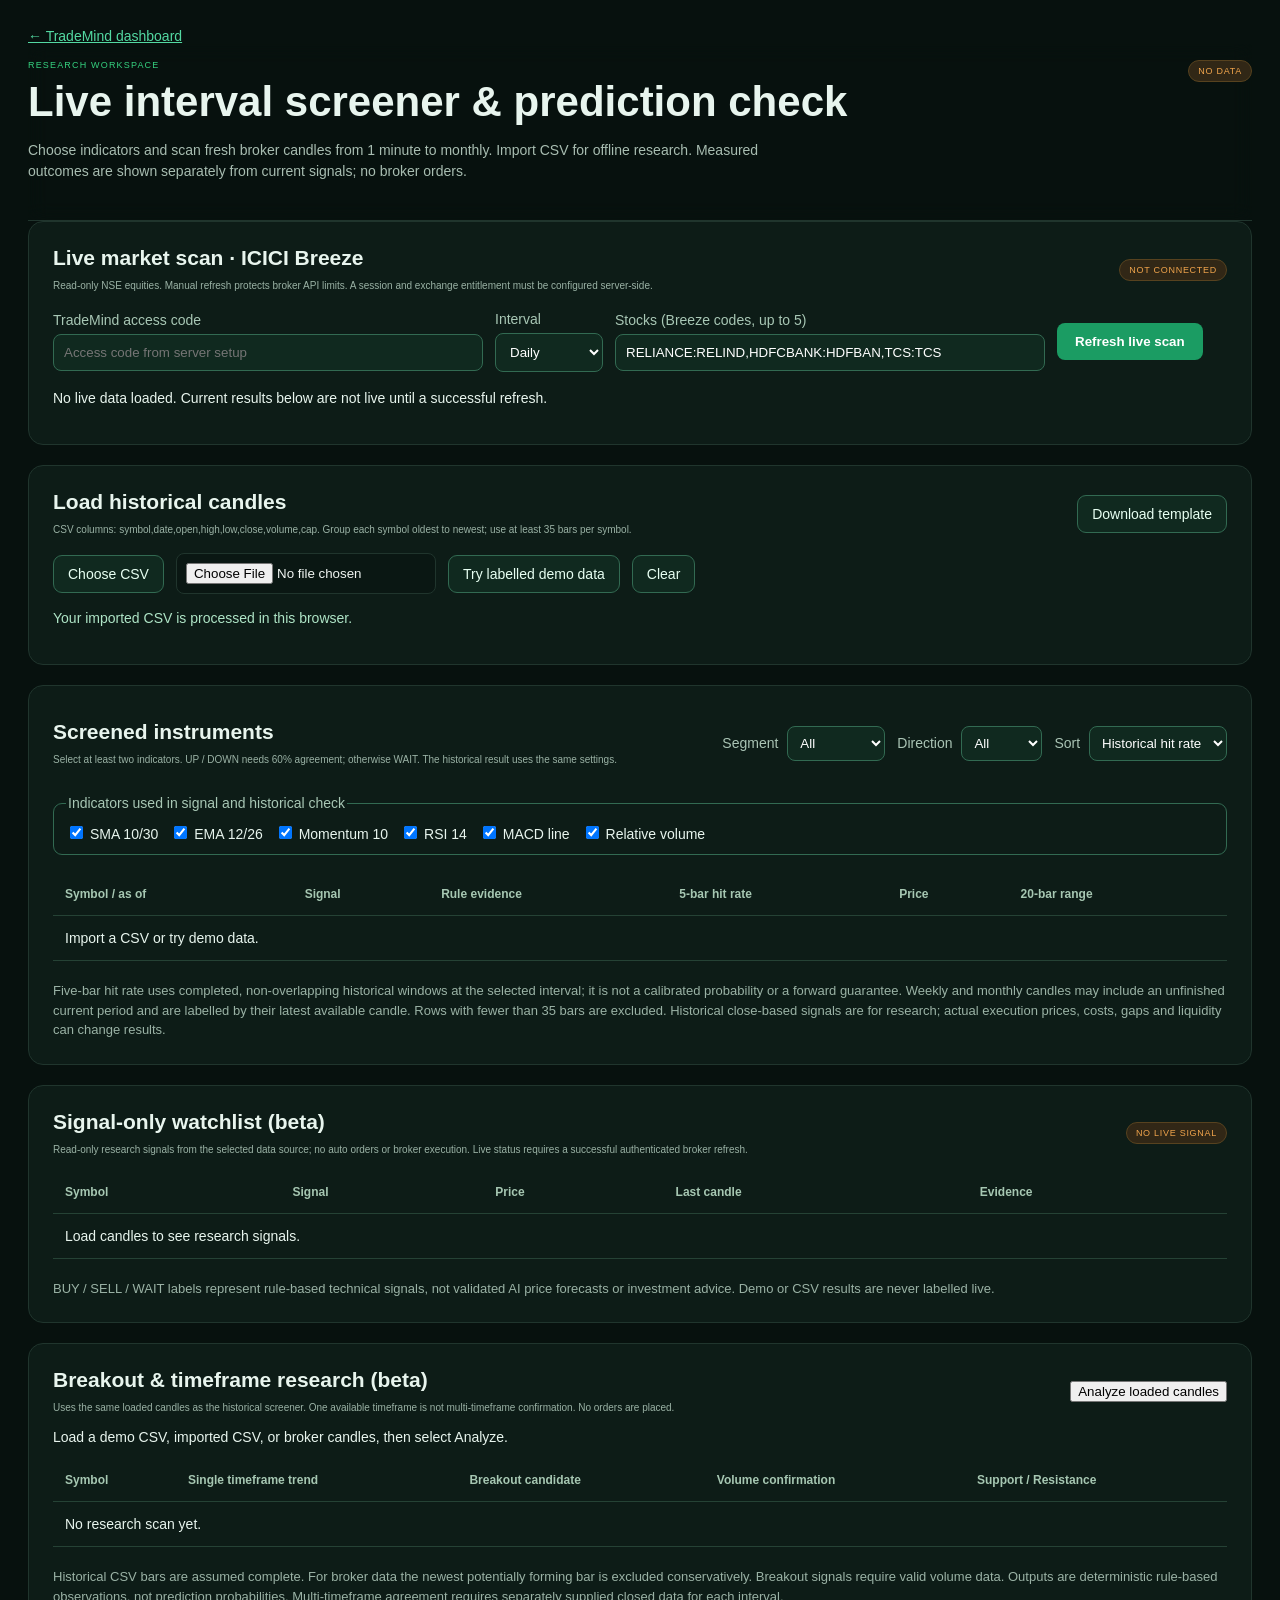
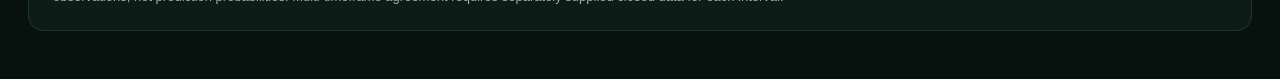
==== historical-screener.html @ 10753c5c "feat: add signal-only read-only watchlist panel" ====
<!doctype html><html lang="en"><head><meta charset="utf-8"><meta name="viewport" content="width=device-width,initial-scale=1"><title>Historical Screener · TradeMind AI</title><link rel="stylesheet" href="styles.css"><link rel="stylesheet" href="historical-screener.css"></head><body><main class="screener-page"><a href="./">← TradeMind dashboard</a><header><div><small>RESEARCH WORKSPACE</small><h1>Live interval screener & prediction check</h1><p>Choose indicators and scan fresh broker candles from 1 minute to monthly. Import CSV for offline research. Measured outcomes are shown separately from current signals; no broker orders.</p></div><span class="demo-tag" id="sourceTag">NO DATA</span></header><section class="panel live-panel"><div class="panel-head"><div><h2>Live market scan · ICICI Breeze</h2><p>Read-only NSE equities. Manual refresh protects broker API limits. A session and exchange entitlement must be configured server-side.</p></div><span id="liveBadge" class="demo-tag">NOT CONNECTED</span></div><div class="live-controls"><label>TradeMind access code <input id="marketAccess" type="password" autocomplete="off" placeholder="Access code from server setup"></label><label>Interval <select id="liveInterval"><option value="1min">1 minute</option><option value="5min">5 minutes</option><option value="15min">15 minutes</option><option value="30min">30 minutes</option><option value="60min">1 hour</option><option value="daily" selected>Daily</option><option value="weekly">Weekly</option><option value="monthly">Monthly</option></select></label><label>Stocks (Breeze codes, up to 5) <input id="liveSymbols" value="RELIANCE:RELIND,HDFCBANK:HDFBAN,TCS:TCS" aria-label="Stocks and Breeze codes"></label><button id="liveScan" type="button">Refresh live scan</button></div><p id="liveStatus" role="status" aria-live="polite">No live data loaded. Current results below are not live until a successful refresh.</p></section><section class="panel import-panel"><div class="panel-head"><div><h2>Load historical candles</h2><p>CSV columns: symbol,date,open,high,low,close,volume,cap. Group each symbol oldest to newest; use at least 35 bars per symbol.</p></div><a class="download-template" id="template" download="trademind-screener-template.csv">Download template</a></div><div class="import-actions"><label for="csvFile">Choose CSV</label><input id="csvFile" type="file" accept=".csv,text/csv"><button id="demo" type="button">Try labelled demo data</button><button id="clear" type="button">Clear</button></div><p id="status" role="status" aria-live="polite">Your imported CSV is processed in this browser.</p></section><section class="panel"><div class="panel-head"><div><h2>Screened instruments</h2><p>Select at least two indicators. UP / DOWN needs 60% agreement; otherwise WAIT. The historical result uses the same settings.</p></div><div class="filters"><label>Segment <select id="cap"><option value="all">All</option><option value="mid">Mid cap</option><option value="small">Small cap</option><option value="large">Large cap</option></select></label><label>Direction <select id="direction"><option value="all">All</option><option value="UP">UP</option><option value="DOWN">DOWN</option><option value="WAIT">WAIT</option></select></label><label>Sort <select id="sort"><option value="hitRate">Historical hit rate</option><option value="momentum">Momentum</option><option value="volumeRatio">Volume ratio</option></select></label></div></div><fieldset class="indicators"><legend>Indicators used in signal and historical check</legend><label><input type="checkbox" data-indicator="sma" checked> SMA 10/30</label><label><input type="checkbox" data-indicator="ema" checked> EMA 12/26</label><label><input type="checkbox" data-indicator="momentum" checked> Momentum 10</label><label><input type="checkbox" data-indicator="rsi" checked> RSI 14</label><label><input type="checkbox" data-indicator="macd" checked> MACD line</label><label><input type="checkbox" data-indicator="volume" checked> Relative volume</label></fieldset><div class="table-scroll"><table><thead><tr><th>Symbol / as of</th><th>Signal</th><th>Rule evidence</th><th>5-bar hit rate</th><th>Price</th><th>20-bar range</th></tr></thead><tbody id="results"><tr><td colspan="6">Import a CSV or try demo data.</td></tr></tbody></table></div><p class="method">Five-bar hit rate uses completed, non-overlapping historical windows at the selected interval; it is not a calibrated probability or a forward guarantee. Weekly and monthly candles may include an unfinished current period and are labelled by their latest available candle. Rows with fewer than 35 bars are excluded. Historical close-based signals are for research; actual execution prices, costs, gaps and liquidity can change results.</p></section><section class="panel"><div class="panel-head"><div><h2>Signal-only watchlist (beta)</h2><p>Read-only research signals from the selected data source; no auto orders or broker execution. Live status requires a successful authenticated broker refresh.</p></div><span id="signalSource" class="demo-tag">NO LIVE SIGNAL</span></div><div class="table-scroll"><table><thead><tr><th>Symbol</th><th>Signal</th><th>Price</th><th>Last candle</th><th>Evidence</th></tr></thead><tbody id="signalRows"><tr><td colspan="5">Load candles to see research signals.</td></tr></tbody></table></div><p class="method" id="signalNotice">BUY / SELL / WAIT labels represent rule-based technical signals, not validated AI price forecasts or investment advice. Demo or CSV results are never labelled live.</p></section><section class="panel"><div class="panel-head"><div><h2>Breakout & timeframe research (beta)</h2><p>Uses the same loaded candles as the historical screener. One available timeframe is not multi-timeframe confirmation. No orders are placed.</p></div><button id="runExtended" type="button">Analyze loaded candles</button></div><p id="extendedStatus" role="status" aria-live="polite">Load a demo CSV, imported CSV, or broker candles, then select Analyze.</p><div class="table-scroll"><table><thead><tr><th>Symbol</th><th>Single timeframe trend</th><th>Breakout candidate</th><th>Volume confirmation</th><th>Support / Resistance</th></tr></thead><tbody id="extendedResults"><tr><td colspan="5">No research scan yet.</td></tr></tbody></table></div><p class="method">Historical CSV bars are assumed complete. For broker data the newest potentially forming bar is excluded conservatively. Breakout signals require valid volume data. Outputs are deterministic rule-based observations, not prediction probabilities. Multi-timeframe agreement requires separately supplied closed data for each interval.</p></section></main><script src="screener-engine.js"></script><script src="scanner-extensions.js"></script><script src="historical-screener.js"></script></body></html>
---- styles.css ----
:root{--bg:#07110e;--side:#091713;--panel:#0d1c17;--panel2:#10241d;--line:#20352d;--text:#f0f5f2;--muted:#82978e;--green:#35d07f;--green2:#163b2a;--orange:#f0a44c;--red:#ef6860;--blue:#6a96ff;--radius:15px}*{box-sizing:border-box}body{margin:0;background:var(--bg);color:var(--text);font:14px 'DM Sans',sans-serif}.shell{min-height:100vh;display:grid;grid-template-columns:230px 1fr}aside{background:var(--side);border-right:1px solid var(--line);padding:23px 14px;display:flex;flex-direction:column}.brand{display:flex;align-items:center;gap:10px;color:var(--text);text-decoration:none;padding:0 9px 25px}.brand>span{width:36px;height:36px;border-radius:9px;display:grid;place-items:center;background:var(--green);color:#062115;font:800 18px Manrope}.brand b,.brand small{display:block}.brand small{color:var(--muted);font-size:10px;margin-top:2px}nav button{display:block;width:100%;border:0;background:none;color:var(--muted);padding:11px 12px;text-align:left;border-radius:8px;margin:2px 0}nav button.active,nav button:hover{background:#14251f;color:var(--text)}.disclaimer{margin-top:auto;border:1px solid var(--line);border-radius:10px;padding:12px;color:var(--muted);font-size:10px;line-height:1.5}main{min-width:0}header{height:68px;border-bottom:1px solid var(--line);display:flex;align-items:center;padding:0 30px;gap:12px;position:sticky;top:0;background:rgba(7,17,14,.92);backdrop-filter:blur(10px);z-index:4}header div{flex:1}header small,header strong{display:block}header small{color:var(--green);font-size:9px;letter-spacing:.13em}header strong{font:700 14px Manrope;margin-top:3px}.demo-tag{color:var(--orange);background:#312716;border:1px solid #57421f;border-radius:20px;padding:5px 9px;font-size:9px;letter-spacing:.08em}.mobile{display:none;border:0;background:none;color:var(--text);font-size:20px}.page{max-width:1450px;margin:auto;padding:30px}.hero{display:flex;align-items:flex-end;justify-content:space-between;gap:30px;margin-bottom:21px}.eyebrow{color:var(--green);font-size:10px;font-weight:700;letter-spacing:.14em}.hero h1{font:800 29px Manrope;margin:6px 0}.hero p{color:var(--muted);margin:0;max-width:650px}.asset-search{width:260px}.asset-search label{display:block;color:var(--muted);font-size:10px;margin-bottom:6px}select,input{background:#0a1713;color:var(--text);border:1px solid var(--line);border-radius:8px;padding:9px;outline:none}.asset-search select{width:100%}.market-tabs{display:flex;gap:5px;border-bottom:1px solid var(--line);margin-bottom:18px}.market-tabs button{border:0;background:none;color:var(--muted);padding:10px 13px;border-bottom:2px solid transparent}.market-tabs button.active{color:var(--green);border-color:var(--green)}.quote-row{display:flex;justify-content:space-between;align-items:center;margin-bottom:18px}.quote-row h2{font:800 21px Manrope;margin:3px 0}.quote-row small,.quote-row>div>span{color:var(--muted);font-size:10px}.quote{text-align:right}.quote strong{display:block;font:800 25px Manrope}.quote>span{display:block;color:var(--green);font-weight:700;margin:2px 0}.top-grid{display:grid;grid-template-columns:minmax(0,1.7fr) minmax(280px,.65fr);gap:16px}.panel{background:var(--panel);border:1px solid var(--line);border-radius:var(--radius);padding:19px;margin-bottom:16px}.panel-head{display:flex;justify-content:space-between;align-items:flex-start;gap:14px;margin-bottom:14px}.panel h3{font:700 15px Manrope;margin:0}.panel-head p{color:var(--muted);font-size:10px;margin:4px 0 0}.chart{width:100%;min-height:280px}.chart svg{width:100%;height:auto;display:block}.grid-line{stroke:#1d3029;stroke-width:1}.axis-text{fill:var(--muted);font-size:9px}.price-line{fill:none;stroke:var(--text);stroke-width:2}.sma-line{fill:none;stroke:var(--orange);stroke-width:1.5}.ema-line{fill:none;stroke:var(--blue);stroke-width:1.5}.future-zone{fill:#11281f}.forecast-base{fill:none;stroke:var(--green);stroke-width:2.5}.forecast-band{fill:rgba(53,208,127,.12)}.forecast-bull,.forecast-bear{fill:none;stroke-width:1.5;stroke-dasharray:5 5}.forecast-bull{stroke:var(--blue)}.forecast-bear{stroke:var(--red)}.legend{display:flex;gap:14px;color:var(--muted);font-size:9px}.legend span{display:flex;align-items:center;gap:5px}.legend i{width:14px;height:2px;background:var(--text)}.legend i.sma{background:var(--orange)}.legend i.ema{background:var(--blue)}.score-wrap{display:flex;align-items:center;gap:16px;margin:10px 0 20px}.score-ring{--score:50;width:92px;height:92px;border-radius:50%;display:grid;place-items:center;background:conic-gradient(var(--green) calc(var(--score)*1%),#20352d 0);position:relative;flex:none}.score-ring:after{content:'';position:absolute;inset:8px;background:var(--panel);border-radius:50%}.score-ring strong{position:relative;z-index:1;font:800 23px Manrope}.signal{display:inline-block;color:var(--green);background:var(--green2);border-radius:20px;padding:4px 8px;font-size:10px;font-weight:700}.score-wrap p{color:var(--muted);font-size:10px;line-height:1.45}.weight-row{display:grid;grid-template-columns:105px 1fr 30px;align-items:center;gap:8px;margin:12px 0;font-size:10px}.weight-row span{color:var(--muted)}.weight-row span b{color:var(--text);float:right}.weight-row>div{height:6px;background:#20352d;border-radius:8px;overflow:hidden}.weight-row i{display:block;height:100%;background:var(--green)}.weight-row:nth-child(4) i{background:var(--orange)}.analysis-grid{display:grid;grid-template-columns:1fr 1fr;gap:16px}.indicator-grid{display:grid;grid-template-columns:repeat(3,1fr);gap:9px}.indicator{background:var(--panel2);border-radius:9px;padding:11px}.indicator span,.indicator small{display:block;color:var(--muted);font-size:9px}.indicator strong{display:block;font:700 17px Manrope;margin:5px 0}.indicator small.positive{color:var(--green)}.indicator small.negative{color:var(--red)}.fund-grid{display:grid;grid-template-columns:repeat(3,1fr);gap:9px}.field label{display:block;color:var(--muted);font-size:9px;margin-bottom:5px}.field input{width:100%;padding:8px}.forecast-controls{display:flex;gap:15px;align-items:center}.forecast-controls label{color:var(--muted);font-size:9px;display:flex;align-items:center;gap:7px}.forecast-controls input{width:100px;accent-color:var(--green)}.forecast-controls b{color:var(--green)}.forecast-grid{display:grid;grid-template-columns:1fr 195px;gap:20px}.forecast-grid aside{padding:0;border:0;background:none}.scenario{border-left:2px solid var(--green);padding:8px 10px;margin-bottom:10px;background:var(--panel2)}.scenario.bull{border-color:var(--blue)}.scenario.bear{border-color:var(--red)}.scenario span,.scenario small{display:block;color:var(--muted);font-size:9px}.scenario strong{font:700 17px Manrope;display:block;margin:3px 0}.risk-note{background:#282014;color:#dbbb82;border-radius:9px;padding:11px;font-size:10px;line-height:1.5}.coverage{display:grid;grid-template-columns:repeat(4,1fr);gap:14px}.coverage div{border-left:2px solid var(--line);padding-left:10px}.coverage b,.coverage span{display:block}.coverage span{color:var(--muted);font-size:10px;line-height:1.4;margin-top:4px}.toast{position:fixed;right:20px;bottom:20px;background:var(--text);color:var(--bg);padding:10px 14px;border-radius:8px;opacity:0;transform:translateY(60px);transition:.2s}.toast.show{opacity:1;transform:none}@media(max-width:950px){.top-grid,.analysis-grid{grid-template-columns:1fr}.coverage{grid-template-columns:1fr 1fr}.forecast-grid{grid-template-columns:1fr}.forecast-grid aside{display:grid;grid-template-columns:repeat(3,1fr);gap:8px}}@media(max-width:700px){.shell{display:block}.shell>aside{position:fixed;left:-250px;top:0;width:230px;height:100vh;z-index:10;transition:.2s}.shell>aside.open{left:0}.mobile{display:block}.page{padding:20px 14px}.hero{display:block}.asset-search{width:100%;margin-top:18px}.quote-row{align-items:flex-start}.indicator-grid,.fund-grid{grid-template-columns:1fr 1fr}.panel-head{display:block}.forecast-controls{margin-top:12px;flex-wrap:wrap}.coverage{grid-template-columns:1fr}.chart{min-height:220px}}@media(max-width:420px){.indicator-grid,.fund-grid,.forecast-grid aside{grid-template-columns:1fr}.quote strong{font-size:19px}.hero h1{font-size:24px}}
---- historical-screener.css ----
.screener-page{max-width:1320px;margin:auto;padding:28px;color:#e8f5ee}.screener-page>a{color:#53d9a2}.screener-page header{display:flex;gap:24px;align-items:flex-start;justify-content:space-between;background:none;padding:16px 0 24px;height:auto}.screener-page header h1{font-size:clamp(28px,4vw,42px);margin:8px 0}.screener-page header p{max-width:780px;color:#a8bdb1;line-height:1.5}.screener-page .panel{margin-bottom:20px;padding:24px}.screener-page .panel-head{display:flex;justify-content:space-between;gap:20px;align-items:center}.screener-page h2{margin:0 0 8px}.screener-page .panel-head p,.method{color:#9ab2a5;line-height:1.5}.import-actions,.filters{display:flex;gap:12px;align-items:center;flex-wrap:wrap;margin:16px 0}.import-actions label,.import-actions button,.download-template{display:inline-block;padding:10px 14px;border:1px solid #326a52;border-radius:9px;background:#10291f;color:#e7fff2;cursor:pointer;text-decoration:none;font:inherit}.import-actions input{max-width:260px}.filters label{color:#aac4b5}.filters select{margin-left:5px;padding:8px;background:#10291f;color:white;border:1px solid #326a52;border-radius:8px}.table-scroll{overflow:auto}.table-scroll table{border-collapse:collapse;width:100%;min-width:850px;text-align:left}.table-scroll th,.table-scroll td{padding:14px 12px;border-bottom:1px solid #254235;vertical-align:top}.table-scroll th{color:#a6c7b2;font-size:12px}.table-scroll small{display:block;color:#9ab2a5;margin-top:4px}.signal{font-weight:800}.signal.UP{color:#57e9a5}.signal.DOWN{color:#ff9c91}.signal.WAIT{color:#f4c478}#status{color:#aee4c6}.method{font-size:13px;margin:20px 0 0}@media(max-width:700px){.screener-page{padding:16px}.screener-page header,.screener-page .panel-head{display:block}.screener-page .panel{padding:16px}.download-template{margin:8px 0}}

.screener-nav{display:block;padding:11px 13px;border-radius:9px;color:#a8c9b5;text-decoration:none}.screener-nav:hover{background:#173a2a;color:white}

.live-controls,.indicators{display:flex;flex-wrap:wrap;gap:12px;align-items:center;margin:18px 0}.live-controls label{display:grid;gap:6px;color:#a8c7b5}.live-controls input,.live-controls select{padding:10px;border:1px solid #326a52;border-radius:8px;background:#10291f;color:white}.live-controls input{min-width:min(430px,80vw)}.live-controls button{padding:11px 18px;background:#1b9c63;border:0;border-radius:8px;color:#fff;font-weight:700;cursor:pointer}.live-controls button:disabled{opacity:.55}.indicators{border:1px solid #326a52;border-radius:9px;padding:12px}.indicators legend{color:#a8c7b5}.indicators label{white-space:nowrap}.signal.WAIT{color:#f4c478}
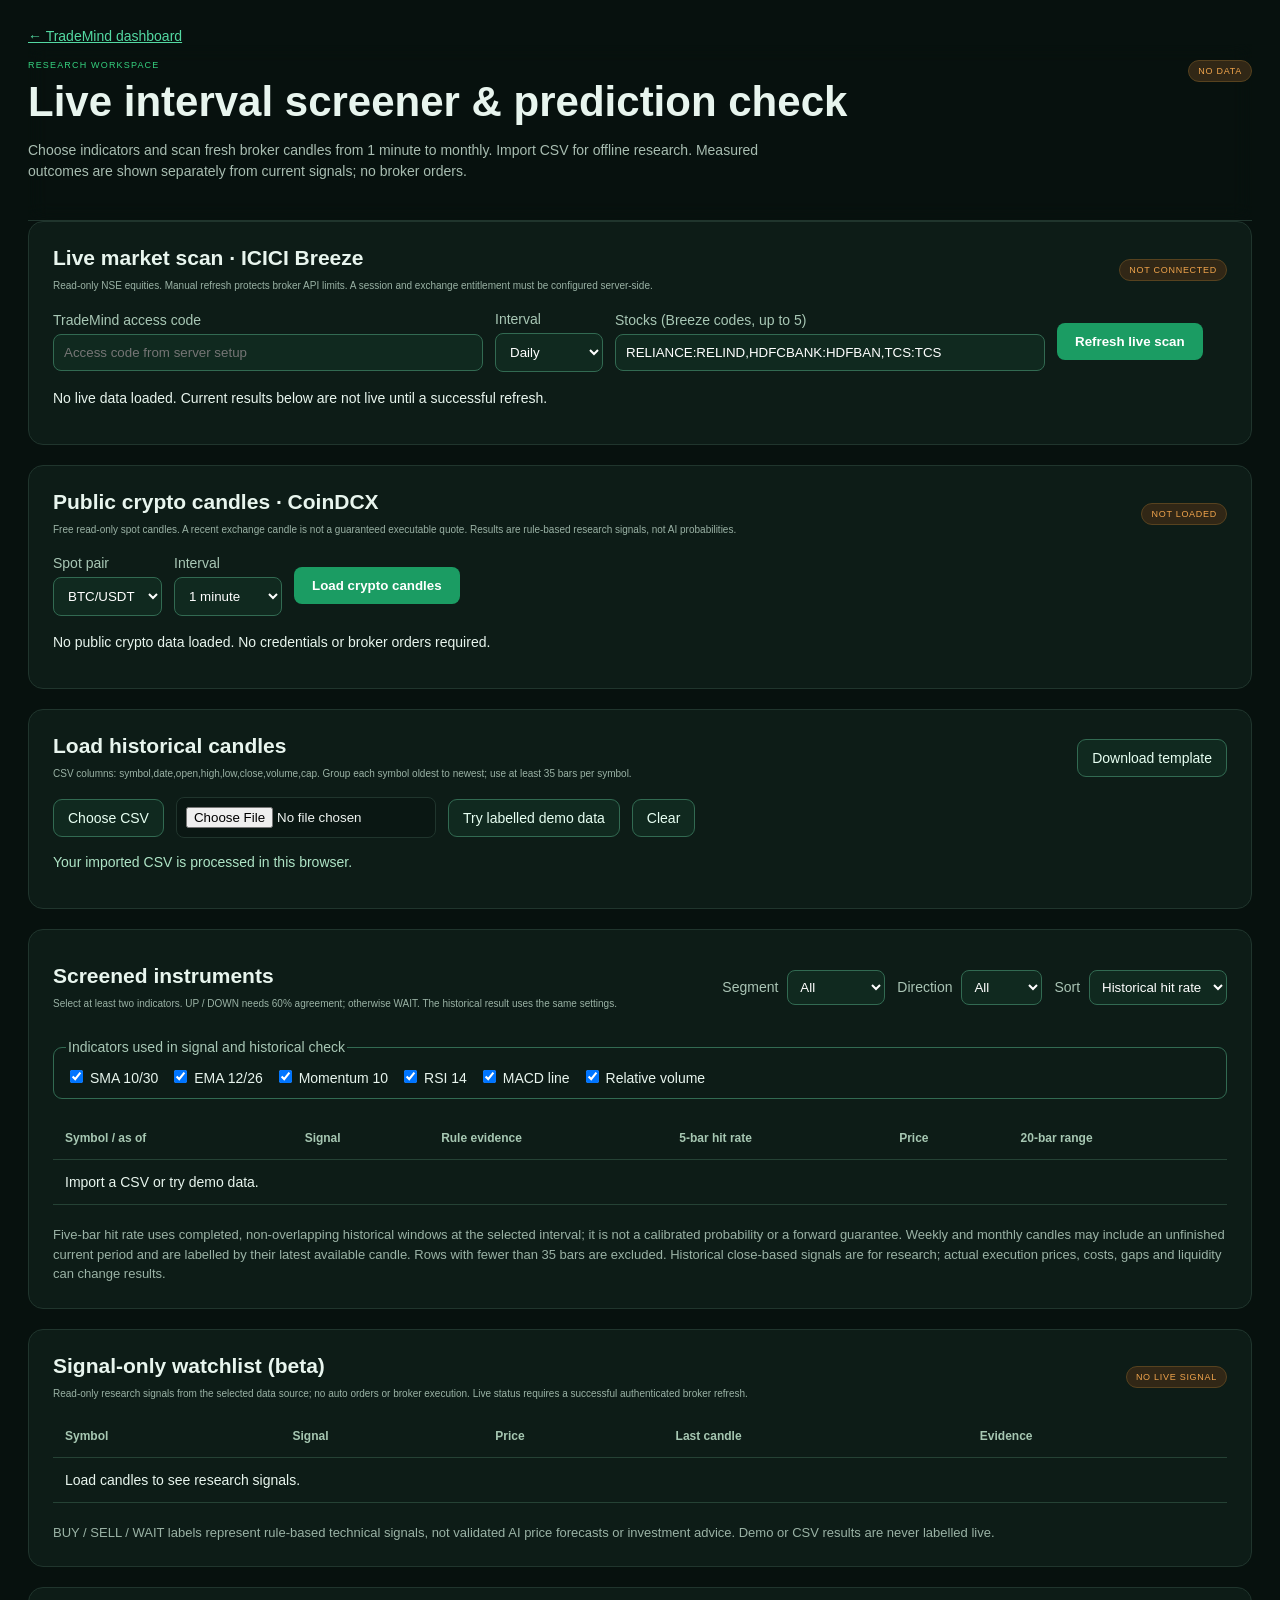
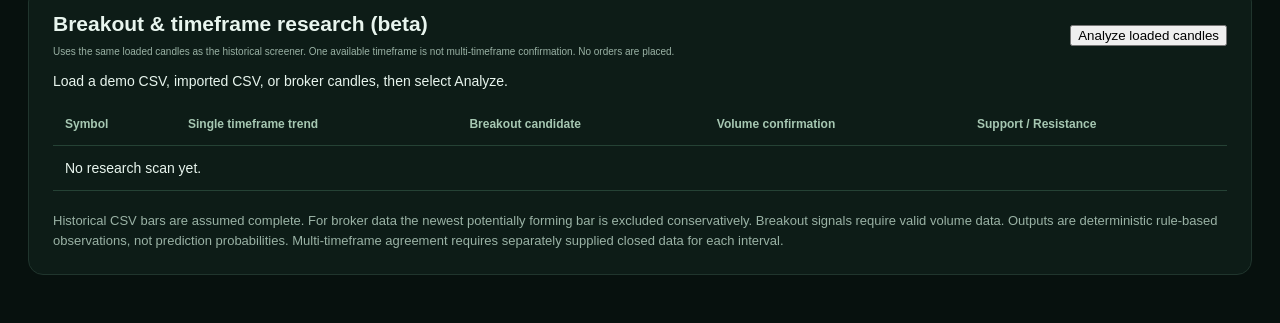
==== commit 8b40504a: "feat: add read-only CoinDCX public crypto scanner controls" ====
--- a/historical-screener.html
+++ b/historical-screener.html
@@ -1 +1 @@
-<!doctype html><html lang="en"><head><meta charset="utf-8"><meta name="viewport" content="width=device-width,initial-scale=1"><title>Historical Screener · TradeMind AI</title><link rel="stylesheet" href="styles.css"><link rel="stylesheet" href="historical-screener.css"></head><body><main class="screener-page"><a href="./">← TradeMind dashboard</a><header><div><small>RESEARCH WORKSPACE</small><h1>Live interval screener & prediction check</h1><p>Choose indicators and scan fresh broker candles from 1 minute to monthly. Import CSV for offline research. Measured outcomes are shown separately from current signals; no broker orders.</p></div><span class="demo-tag" id="sourceTag">NO DATA</span></header><section class="panel live-panel"><div class="panel-head"><div><h2>Live market scan · ICICI Breeze</h2><p>Read-only NSE equities. Manual refresh protects broker API limits. A session and exchange entitlement must be configured server-side.</p></div><span id="liveBadge" class="demo-tag">NOT CONNECTED</span></div><div class="live-controls"><label>TradeMind access code <input id="marketAccess" type="password" autocomplete="off" placeholder="Access code from server setup"></label><label>Interval <select id="liveInterval"><option value="1min">1 minute</option><option value="5min">5 minutes</option><option value="15min">15 minutes</option><option value="30min">30 minutes</option><option value="60min">1 hour</option><option value="daily" selected>Daily</option><option value="weekly">Weekly</option><option value="monthly">Monthly</option></select></label><label>Stocks (Breeze codes, up to 5) <input id="liveSymbols" value="RELIANCE:RELIND,HDFCBANK:HDFBAN,TCS:TCS" aria-label="Stocks and Breeze codes"></label><button id="liveScan" type="button">Refresh live scan</button></div><p id="liveStatus" role="status" aria-live="polite">No live data loaded. Current results below are not live until a successful refresh.</p></section><section class="panel import-panel"><div class="panel-head"><div><h2>Load historical candles</h2><p>CSV columns: symbol,date,open,high,low,close,volume,cap. Group each symbol oldest to newest; use at least 35 bars per symbol.</p></div><a class="download-template" id="template" download="trademind-screener-template.csv">Download template</a></div><div class="import-actions"><label for="csvFile">Choose CSV</label><input id="csvFile" type="file" accept=".csv,text/csv"><button id="demo" type="button">Try labelled demo data</button><button id="clear" type="button">Clear</button></div><p id="status" role="status" aria-live="polite">Your imported CSV is processed in this browser.</p></section><section class="panel"><div class="panel-head"><div><h2>Screened instruments</h2><p>Select at least two indicators. UP / DOWN needs 60% agreement; otherwise WAIT. The historical result uses the same settings.</p></div><div class="filters"><label>Segment <select id="cap"><option value="all">All</option><option value="mid">Mid cap</option><option value="small">Small cap</option><option value="large">Large cap</option></select></label><label>Direction <select id="direction"><option value="all">All</option><option value="UP">UP</option><option value="DOWN">DOWN</option><option value="WAIT">WAIT</option></select></label><label>Sort <select id="sort"><option value="hitRate">Historical hit rate</option><option value="momentum">Momentum</option><option value="volumeRatio">Volume ratio</option></select></label></div></div><fieldset class="indicators"><legend>Indicators used in signal and historical check</legend><label><input type="checkbox" data-indicator="sma" checked> SMA 10/30</label><label><input type="checkbox" data-indicator="ema" checked> EMA 12/26</label><label><input type="checkbox" data-indicator="momentum" checked> Momentum 10</label><label><input type="checkbox" data-indicator="rsi" checked> RSI 14</label><label><input type="checkbox" data-indicator="macd" checked> MACD line</label><label><input type="checkbox" data-indicator="volume" checked> Relative volume</label></fieldset><div class="table-scroll"><table><thead><tr><th>Symbol / as of</th><th>Signal</th><th>Rule evidence</th><th>5-bar hit rate</th><th>Price</th><th>20-bar range</th></tr></thead><tbody id="results"><tr><td colspan="6">Import a CSV or try demo data.</td></tr></tbody></table></div><p class="method">Five-bar hit rate uses completed, non-overlapping historical windows at the selected interval; it is not a calibrated probability or a forward guarantee. Weekly and monthly candles may include an unfinished current period and are labelled by their latest available candle. Rows with fewer than 35 bars are excluded. Historical close-based signals are for research; actual execution prices, costs, gaps and liquidity can change results.</p></section><section class="panel"><div class="panel-head"><div><h2>Signal-only watchlist (beta)</h2><p>Read-only research signals from the selected data source; no auto orders or broker execution. Live status requires a successful authenticated broker refresh.</p></div><span id="signalSource" class="demo-tag">NO LIVE SIGNAL</span></div><div class="table-scroll"><table><thead><tr><th>Symbol</th><th>Signal</th><th>Price</th><th>Last candle</th><th>Evidence</th></tr></thead><tbody id="signalRows"><tr><td colspan="5">Load candles to see research signals.</td></tr></tbody></table></div><p class="method" id="signalNotice">BUY / SELL / WAIT labels represent rule-based technical signals, not validated AI price forecasts or investment advice. Demo or CSV results are never labelled live.</p></section><section class="panel"><div class="panel-head"><div><h2>Breakout & timeframe research (beta)</h2><p>Uses the same loaded candles as the historical screener. One available timeframe is not multi-timeframe confirmation. No orders are placed.</p></div><button id="runExtended" type="button">Analyze loaded candles</button></div><p id="extendedStatus" role="status" aria-live="polite">Load a demo CSV, imported CSV, or broker candles, then select Analyze.</p><div class="table-scroll"><table><thead><tr><th>Symbol</th><th>Single timeframe trend</th><th>Breakout candidate</th><th>Volume confirmation</th><th>Support / Resistance</th></tr></thead><tbody id="extendedResults"><tr><td colspan="5">No research scan yet.</td></tr></tbody></table></div><p class="method">Historical CSV bars are assumed complete. For broker data the newest potentially forming bar is excluded conservatively. Breakout signals require valid volume data. Outputs are deterministic rule-based observations, not prediction probabilities. Multi-timeframe agreement requires separately supplied closed data for each interval.</p></section></main><script src="screener-engine.js"></script><script src="scanner-extensions.js"></script><script src="historical-screener.js"></script></body></html>
+<!doctype html><html lang="en"><head><meta charset="utf-8"><meta name="viewport" content="width=device-width,initial-scale=1"><title>Historical Screener · TradeMind AI</title><link rel="stylesheet" href="styles.css"><link rel="stylesheet" href="historical-screener.css"></head><body><main class="screener-page"><a href="./">← TradeMind dashboard</a><header><div><small>RESEARCH WORKSPACE</small><h1>Live interval screener & prediction check</h1><p>Choose indicators and scan fresh broker candles from 1 minute to monthly. Import CSV for offline research. Measured outcomes are shown separately from current signals; no broker orders.</p></div><span class="demo-tag" id="sourceTag">NO DATA</span></header><section class="panel live-panel"><div class="panel-head"><div><h2>Live market scan · ICICI Breeze</h2><p>Read-only NSE equities. Manual refresh protects broker API limits. A session and exchange entitlement must be configured server-side.</p></div><span id="liveBadge" class="demo-tag">NOT CONNECTED</span></div><div class="live-controls"><label>TradeMind access code <input id="marketAccess" type="password" autocomplete="off" placeholder="Access code from server setup"></label><label>Interval <select id="liveInterval"><option value="1min">1 minute</option><option value="5min">5 minutes</option><option value="15min">15 minutes</option><option value="30min">30 minutes</option><option value="60min">1 hour</option><option value="daily" selected>Daily</option><option value="weekly">Weekly</option><option value="monthly">Monthly</option></select></label><label>Stocks (Breeze codes, up to 5) <input id="liveSymbols" value="RELIANCE:RELIND,HDFCBANK:HDFBAN,TCS:TCS" aria-label="Stocks and Breeze codes"></label><button id="liveScan" type="button">Refresh live scan</button></div><p id="liveStatus" role="status" aria-live="polite">No live data loaded. Current results below are not live until a successful refresh.</p></section><section class="panel live-panel"><div class="panel-head"><div><h2>Public crypto candles · CoinDCX</h2><p>Free read-only spot candles. A recent exchange candle is not a guaranteed executable quote. Results are rule-based research signals, not AI probabilities.</p></div><span class="demo-tag" id="cryptoBadge">NOT LOADED</span></div><div class="live-controls"><label>Spot pair <select id="cryptoSymbol"><option value="BTCUSDT">BTC/USDT</option><option value="ETHUSDT">ETH/USDT</option><option value="BTCINR">BTC/INR</option><option value="ETHINR">ETH/INR</option></select></label><label>Interval <select id="cryptoInterval"><option value="1min">1 minute</option><option value="15min">15 minutes</option><option value="60min">1 hour</option><option value="daily">Daily</option></select></label><button id="cryptoScan" type="button">Load crypto candles</button></div><p id="cryptoStatus" role="status" aria-live="polite">No public crypto data loaded. No credentials or broker orders required.</p></section><section class="panel import-panel"><div class="panel-head"><div><h2>Load historical candles</h2><p>CSV columns: symbol,date,open,high,low,close,volume,cap. Group each symbol oldest to newest; use at least 35 bars per symbol.</p></div><a class="download-template" id="template" download="trademind-screener-template.csv">Download template</a></div><div class="import-actions"><label for="csvFile">Choose CSV</label><input id="csvFile" type="file" accept=".csv,text/csv"><button id="demo" type="button">Try labelled demo data</button><button id="clear" type="button">Clear</button></div><p id="status" role="status" aria-live="polite">Your imported CSV is processed in this browser.</p></section><section class="panel"><div class="panel-head"><div><h2>Screened instruments</h2><p>Select at least two indicators. UP / DOWN needs 60% agreement; otherwise WAIT. The historical result uses the same settings.</p></div><div class="filters"><label>Segment <select id="cap"><option value="all">All</option><option value="mid">Mid cap</option><option value="small">Small cap</option><option value="large">Large cap</option></select></label><label>Direction <select id="direction"><option value="all">All</option><option value="UP">UP</option><option value="DOWN">DOWN</option><option value="WAIT">WAIT</option></select></label><label>Sort <select id="sort"><option value="hitRate">Historical hit rate</option><option value="momentum">Momentum</option><option value="volumeRatio">Volume ratio</option></select></label></div></div><fieldset class="indicators"><legend>Indicators used in signal and historical check</legend><label><input type="checkbox" data-indicator="sma" checked> SMA 10/30</label><label><input type="checkbox" data-indicator="ema" checked> EMA 12/26</label><label><input type="checkbox" data-indicator="momentum" checked> Momentum 10</label><label><input type="checkbox" data-indicator="rsi" checked> RSI 14</label><label><input type="checkbox" data-indicator="macd" checked> MACD line</label><label><input type="checkbox" data-indicator="volume" checked> Relative volume</label></fieldset><div class="table-scroll"><table><thead><tr><th>Symbol / as of</th><th>Signal</th><th>Rule evidence</th><th>5-bar hit rate</th><th>Price</th><th>20-bar range</th></tr></thead><tbody id="results"><tr><td colspan="6">Import a CSV or try demo data.</td></tr></tbody></table></div><p class="method">Five-bar hit rate uses completed, non-overlapping historical windows at the selected interval; it is not a calibrated probability or a forward guarantee. Weekly and monthly candles may include an unfinished current period and are labelled by their latest available candle. Rows with fewer than 35 bars are excluded. Historical close-based signals are for research; actual execution prices, costs, gaps and liquidity can change results.</p></section><section class="panel"><div class="panel-head"><div><h2>Signal-only watchlist (beta)</h2><p>Read-only research signals from the selected data source; no auto orders or broker execution. Live status requires a successful authenticated broker refresh.</p></div><span id="signalSource" class="demo-tag">NO LIVE SIGNAL</span></div><div class="table-scroll"><table><thead><tr><th>Symbol</th><th>Signal</th><th>Price</th><th>Last candle</th><th>Evidence</th></tr></thead><tbody id="signalRows"><tr><td colspan="5">Load candles to see research signals.</td></tr></tbody></table></div><p class="method" id="signalNotice">BUY / SELL / WAIT labels represent rule-based technical signals, not validated AI price forecasts or investment advice. Demo or CSV results are never labelled live.</p></section><section class="panel"><div class="panel-head"><div><h2>Breakout & timeframe research (beta)</h2><p>Uses the same loaded candles as the historical screener. One available timeframe is not multi-timeframe confirmation. No orders are placed.</p></div><button id="runExtended" type="button">Analyze loaded candles</button></div><p id="extendedStatus" role="status" aria-live="polite">Load a demo CSV, imported CSV, or broker candles, then select Analyze.</p><div class="table-scroll"><table><thead><tr><th>Symbol</th><th>Single timeframe trend</th><th>Breakout candidate</th><th>Volume confirmation</th><th>Support / Resistance</th></tr></thead><tbody id="extendedResults"><tr><td colspan="5">No research scan yet.</td></tr></tbody></table></div><p class="method">Historical CSV bars are assumed complete. For broker data the newest potentially forming bar is excluded conservatively. Breakout signals require valid volume data. Outputs are deterministic rule-based observations, not prediction probabilities. Multi-timeframe agreement requires separately supplied closed data for each interval.</p></section></main><script src="screener-engine.js"></script><script src="scanner-extensions.js"></script><script src="historical-screener.js"></script></body></html>
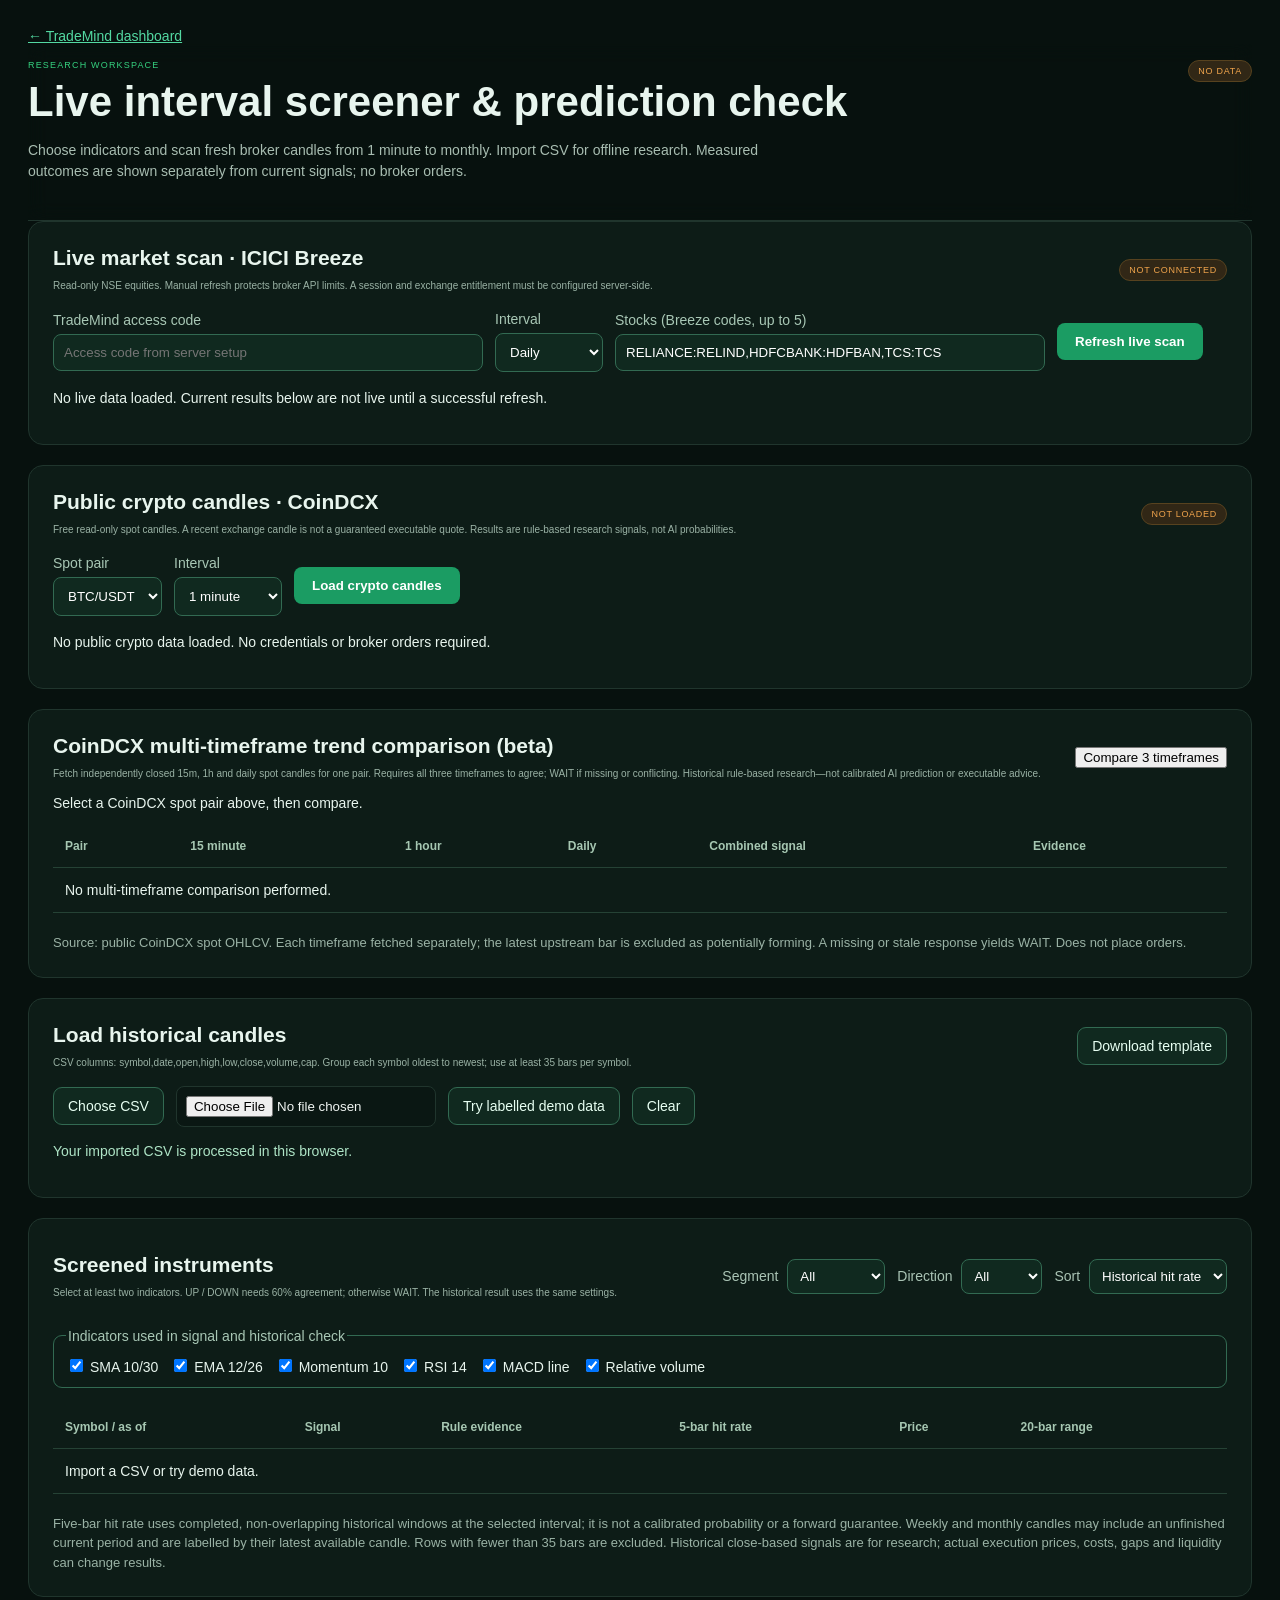
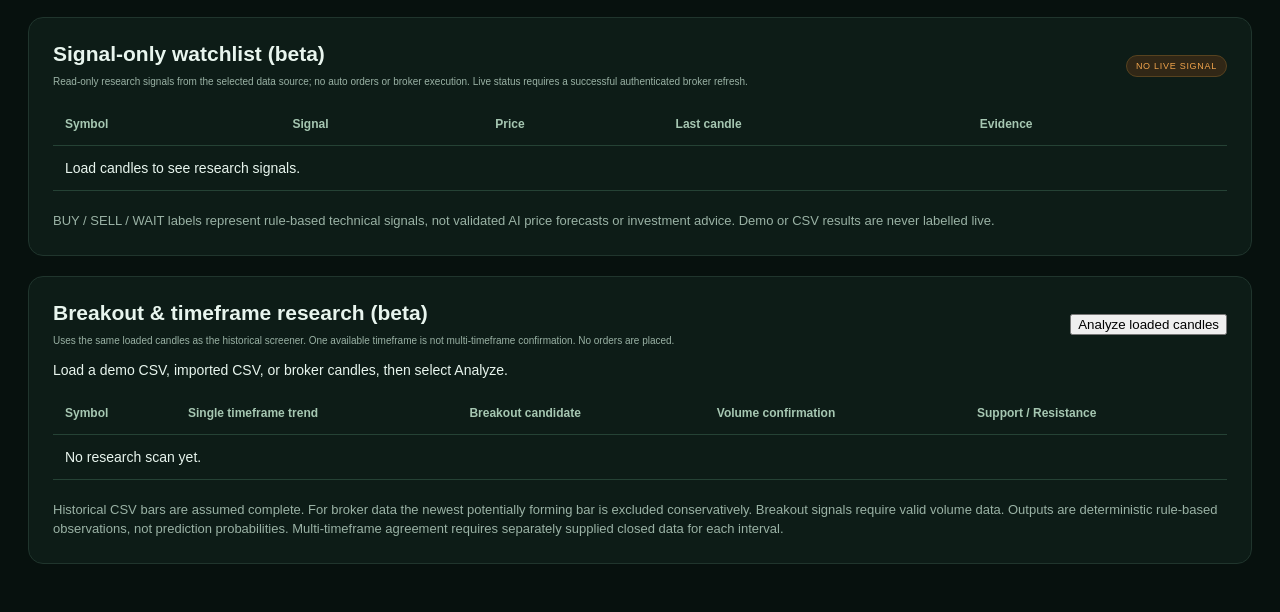
==== commit c8819683: "feat: add three-timeframe crypto signal comparison panel" ====
--- a/historical-screener.html
+++ b/historical-screener.html
@@ -1 +1 @@
-<!doctype html><html lang="en"><head><meta charset="utf-8"><meta name="viewport" content="width=device-width,initial-scale=1"><title>Historical Screener · TradeMind AI</title><link rel="stylesheet" href="styles.css"><link rel="stylesheet" href="historical-screener.css"></head><body><main class="screener-page"><a href="./">← TradeMind dashboard</a><header><div><small>RESEARCH WORKSPACE</small><h1>Live interval screener & prediction check</h1><p>Choose indicators and scan fresh broker candles from 1 minute to monthly. Import CSV for offline research. Measured outcomes are shown separately from current signals; no broker orders.</p></div><span class="demo-tag" id="sourceTag">NO DATA</span></header><section class="panel live-panel"><div class="panel-head"><div><h2>Live market scan · ICICI Breeze</h2><p>Read-only NSE equities. Manual refresh protects broker API limits. A session and exchange entitlement must be configured server-side.</p></div><span id="liveBadge" class="demo-tag">NOT CONNECTED</span></div><div class="live-controls"><label>TradeMind access code <input id="marketAccess" type="password" autocomplete="off" placeholder="Access code from server setup"></label><label>Interval <select id="liveInterval"><option value="1min">1 minute</option><option value="5min">5 minutes</option><option value="15min">15 minutes</option><option value="30min">30 minutes</option><option value="60min">1 hour</option><option value="daily" selected>Daily</option><option value="weekly">Weekly</option><option value="monthly">Monthly</option></select></label><label>Stocks (Breeze codes, up to 5) <input id="liveSymbols" value="RELIANCE:RELIND,HDFCBANK:HDFBAN,TCS:TCS" aria-label="Stocks and Breeze codes"></label><button id="liveScan" type="button">Refresh live scan</button></div><p id="liveStatus" role="status" aria-live="polite">No live data loaded. Current results below are not live until a successful refresh.</p></section><section class="panel live-panel"><div class="panel-head"><div><h2>Public crypto candles · CoinDCX</h2><p>Free read-only spot candles. A recent exchange candle is not a guaranteed executable quote. Results are rule-based research signals, not AI probabilities.</p></div><span class="demo-tag" id="cryptoBadge">NOT LOADED</span></div><div class="live-controls"><label>Spot pair <select id="cryptoSymbol"><option value="BTCUSDT">BTC/USDT</option><option value="ETHUSDT">ETH/USDT</option><option value="BTCINR">BTC/INR</option><option value="ETHINR">ETH/INR</option></select></label><label>Interval <select id="cryptoInterval"><option value="1min">1 minute</option><option value="15min">15 minutes</option><option value="60min">1 hour</option><option value="daily">Daily</option></select></label><button id="cryptoScan" type="button">Load crypto candles</button></div><p id="cryptoStatus" role="status" aria-live="polite">No public crypto data loaded. No credentials or broker orders required.</p></section><section class="panel import-panel"><div class="panel-head"><div><h2>Load historical candles</h2><p>CSV columns: symbol,date,open,high,low,close,volume,cap. Group each symbol oldest to newest; use at least 35 bars per symbol.</p></div><a class="download-template" id="template" download="trademind-screener-template.csv">Download template</a></div><div class="import-actions"><label for="csvFile">Choose CSV</label><input id="csvFile" type="file" accept=".csv,text/csv"><button id="demo" type="button">Try labelled demo data</button><button id="clear" type="button">Clear</button></div><p id="status" role="status" aria-live="polite">Your imported CSV is processed in this browser.</p></section><section class="panel"><div class="panel-head"><div><h2>Screened instruments</h2><p>Select at least two indicators. UP / DOWN needs 60% agreement; otherwise WAIT. The historical result uses the same settings.</p></div><div class="filters"><label>Segment <select id="cap"><option value="all">All</option><option value="mid">Mid cap</option><option value="small">Small cap</option><option value="large">Large cap</option></select></label><label>Direction <select id="direction"><option value="all">All</option><option value="UP">UP</option><option value="DOWN">DOWN</option><option value="WAIT">WAIT</option></select></label><label>Sort <select id="sort"><option value="hitRate">Historical hit rate</option><option value="momentum">Momentum</option><option value="volumeRatio">Volume ratio</option></select></label></div></div><fieldset class="indicators"><legend>Indicators used in signal and historical check</legend><label><input type="checkbox" data-indicator="sma" checked> SMA 10/30</label><label><input type="checkbox" data-indicator="ema" checked> EMA 12/26</label><label><input type="checkbox" data-indicator="momentum" checked> Momentum 10</label><label><input type="checkbox" data-indicator="rsi" checked> RSI 14</label><label><input type="checkbox" data-indicator="macd" checked> MACD line</label><label><input type="checkbox" data-indicator="volume" checked> Relative volume</label></fieldset><div class="table-scroll"><table><thead><tr><th>Symbol / as of</th><th>Signal</th><th>Rule evidence</th><th>5-bar hit rate</th><th>Price</th><th>20-bar range</th></tr></thead><tbody id="results"><tr><td colspan="6">Import a CSV or try demo data.</td></tr></tbody></table></div><p class="method">Five-bar hit rate uses completed, non-overlapping historical windows at the selected interval; it is not a calibrated probability or a forward guarantee. Weekly and monthly candles may include an unfinished current period and are labelled by their latest available candle. Rows with fewer than 35 bars are excluded. Historical close-based signals are for research; actual execution prices, costs, gaps and liquidity can change results.</p></section><section class="panel"><div class="panel-head"><div><h2>Signal-only watchlist (beta)</h2><p>Read-only research signals from the selected data source; no auto orders or broker execution. Live status requires a successful authenticated broker refresh.</p></div><span id="signalSource" class="demo-tag">NO LIVE SIGNAL</span></div><div class="table-scroll"><table><thead><tr><th>Symbol</th><th>Signal</th><th>Price</th><th>Last candle</th><th>Evidence</th></tr></thead><tbody id="signalRows"><tr><td colspan="5">Load candles to see research signals.</td></tr></tbody></table></div><p class="method" id="signalNotice">BUY / SELL / WAIT labels represent rule-based technical signals, not validated AI price forecasts or investment advice. Demo or CSV results are never labelled live.</p></section><section class="panel"><div class="panel-head"><div><h2>Breakout & timeframe research (beta)</h2><p>Uses the same loaded candles as the historical screener. One available timeframe is not multi-timeframe confirmation. No orders are placed.</p></div><button id="runExtended" type="button">Analyze loaded candles</button></div><p id="extendedStatus" role="status" aria-live="polite">Load a demo CSV, imported CSV, or broker candles, then select Analyze.</p><div class="table-scroll"><table><thead><tr><th>Symbol</th><th>Single timeframe trend</th><th>Breakout candidate</th><th>Volume confirmation</th><th>Support / Resistance</th></tr></thead><tbody id="extendedResults"><tr><td colspan="5">No research scan yet.</td></tr></tbody></table></div><p class="method">Historical CSV bars are assumed complete. For broker data the newest potentially forming bar is excluded conservatively. Breakout signals require valid volume data. Outputs are deterministic rule-based observations, not prediction probabilities. Multi-timeframe agreement requires separately supplied closed data for each interval.</p></section></main><script src="screener-engine.js"></script><script src="scanner-extensions.js"></script><script src="historical-screener.js"></script></body></html>
+<!doctype html><html lang="en"><head><meta charset="utf-8"><meta name="viewport" content="width=device-width,initial-scale=1"><title>Historical Screener · TradeMind AI</title><link rel="stylesheet" href="styles.css"><link rel="stylesheet" href="historical-screener.css"></head><body><main class="screener-page"><a href="./">← TradeMind dashboard</a><header><div><small>RESEARCH WORKSPACE</small><h1>Live interval screener & prediction check</h1><p>Choose indicators and scan fresh broker candles from 1 minute to monthly. Import CSV for offline research. Measured outcomes are shown separately from current signals; no broker orders.</p></div><span class="demo-tag" id="sourceTag">NO DATA</span></header><section class="panel live-panel"><div class="panel-head"><div><h2>Live market scan · ICICI Breeze</h2><p>Read-only NSE equities. Manual refresh protects broker API limits. A session and exchange entitlement must be configured server-side.</p></div><span id="liveBadge" class="demo-tag">NOT CONNECTED</span></div><div class="live-controls"><label>TradeMind access code <input id="marketAccess" type="password" autocomplete="off" placeholder="Access code from server setup"></label><label>Interval <select id="liveInterval"><option value="1min">1 minute</option><option value="5min">5 minutes</option><option value="15min">15 minutes</option><option value="30min">30 minutes</option><option value="60min">1 hour</option><option value="daily" selected>Daily</option><option value="weekly">Weekly</option><option value="monthly">Monthly</option></select></label><label>Stocks (Breeze codes, up to 5) <input id="liveSymbols" value="RELIANCE:RELIND,HDFCBANK:HDFBAN,TCS:TCS" aria-label="Stocks and Breeze codes"></label><button id="liveScan" type="button">Refresh live scan</button></div><p id="liveStatus" role="status" aria-live="polite">No live data loaded. Current results below are not live until a successful refresh.</p></section><section class="panel live-panel"><div class="panel-head"><div><h2>Public crypto candles · CoinDCX</h2><p>Free read-only spot candles. A recent exchange candle is not a guaranteed executable quote. Results are rule-based research signals, not AI probabilities.</p></div><span class="demo-tag" id="cryptoBadge">NOT LOADED</span></div><div class="live-controls"><label>Spot pair <select id="cryptoSymbol"><option value="BTCUSDT">BTC/USDT</option><option value="ETHUSDT">ETH/USDT</option><option value="BTCINR">BTC/INR</option><option value="ETHINR">ETH/INR</option></select></label><label>Interval <select id="cryptoInterval"><option value="1min">1 minute</option><option value="15min">15 minutes</option><option value="60min">1 hour</option><option value="daily">Daily</option></select></label><button id="cryptoScan" type="button">Load crypto candles</button></div><p id="cryptoStatus" role="status" aria-live="polite">No public crypto data loaded. No credentials or broker orders required.</p></section><section class="panel"><div class="panel-head"><div><h2>CoinDCX multi-timeframe trend comparison (beta)</h2><p>Fetch independently closed 15m, 1h and daily spot candles for one pair. Requires all three timeframes to agree; WAIT if missing or conflicting. Historical rule-based research—not calibrated AI prediction or executable advice.</p></div><button id="runCryptoMtf" type="button">Compare 3 timeframes</button></div><p id="cryptoMtfStatus" role="status" aria-live="polite">Select a CoinDCX spot pair above, then compare.</p><div class="table-scroll"><table><thead><tr><th>Pair</th><th>15 minute</th><th>1 hour</th><th>Daily</th><th>Combined signal</th><th>Evidence</th></tr></thead><tbody id="cryptoMtfResults"><tr><td colspan="6">No multi-timeframe comparison performed.</td></tr></tbody></table></div><p class="method">Source: public CoinDCX spot OHLCV. Each timeframe fetched separately; the latest upstream bar is excluded as potentially forming. A missing or stale response yields WAIT. Does not place orders.</p></section><section class="panel import-panel"><div class="panel-head"><div><h2>Load historical candles</h2><p>CSV columns: symbol,date,open,high,low,close,volume,cap. Group each symbol oldest to newest; use at least 35 bars per symbol.</p></div><a class="download-template" id="template" download="trademind-screener-template.csv">Download template</a></div><div class="import-actions"><label for="csvFile">Choose CSV</label><input id="csvFile" type="file" accept=".csv,text/csv"><button id="demo" type="button">Try labelled demo data</button><button id="clear" type="button">Clear</button></div><p id="status" role="status" aria-live="polite">Your imported CSV is processed in this browser.</p></section><section class="panel"><div class="panel-head"><div><h2>Screened instruments</h2><p>Select at least two indicators. UP / DOWN needs 60% agreement; otherwise WAIT. The historical result uses the same settings.</p></div><div class="filters"><label>Segment <select id="cap"><option value="all">All</option><option value="mid">Mid cap</option><option value="small">Small cap</option><option value="large">Large cap</option></select></label><label>Direction <select id="direction"><option value="all">All</option><option value="UP">UP</option><option value="DOWN">DOWN</option><option value="WAIT">WAIT</option></select></label><label>Sort <select id="sort"><option value="hitRate">Historical hit rate</option><option value="momentum">Momentum</option><option value="volumeRatio">Volume ratio</option></select></label></div></div><fieldset class="indicators"><legend>Indicators used in signal and historical check</legend><label><input type="checkbox" data-indicator="sma" checked> SMA 10/30</label><label><input type="checkbox" data-indicator="ema" checked> EMA 12/26</label><label><input type="checkbox" data-indicator="momentum" checked> Momentum 10</label><label><input type="checkbox" data-indicator="rsi" checked> RSI 14</label><label><input type="checkbox" data-indicator="macd" checked> MACD line</label><label><input type="checkbox" data-indicator="volume" checked> Relative volume</label></fieldset><div class="table-scroll"><table><thead><tr><th>Symbol / as of</th><th>Signal</th><th>Rule evidence</th><th>5-bar hit rate</th><th>Price</th><th>20-bar range</th></tr></thead><tbody id="results"><tr><td colspan="6">Import a CSV or try demo data.</td></tr></tbody></table></div><p class="method">Five-bar hit rate uses completed, non-overlapping historical windows at the selected interval; it is not a calibrated probability or a forward guarantee. Weekly and monthly candles may include an unfinished current period and are labelled by their latest available candle. Rows with fewer than 35 bars are excluded. Historical close-based signals are for research; actual execution prices, costs, gaps and liquidity can change results.</p></section><section class="panel"><div class="panel-head"><div><h2>Signal-only watchlist (beta)</h2><p>Read-only research signals from the selected data source; no auto orders or broker execution. Live status requires a successful authenticated broker refresh.</p></div><span id="signalSource" class="demo-tag">NO LIVE SIGNAL</span></div><div class="table-scroll"><table><thead><tr><th>Symbol</th><th>Signal</th><th>Price</th><th>Last candle</th><th>Evidence</th></tr></thead><tbody id="signalRows"><tr><td colspan="5">Load candles to see research signals.</td></tr></tbody></table></div><p class="method" id="signalNotice">BUY / SELL / WAIT labels represent rule-based technical signals, not validated AI price forecasts or investment advice. Demo or CSV results are never labelled live.</p></section><section class="panel"><div class="panel-head"><div><h2>Breakout & timeframe research (beta)</h2><p>Uses the same loaded candles as the historical screener. One available timeframe is not multi-timeframe confirmation. No orders are placed.</p></div><button id="runExtended" type="button">Analyze loaded candles</button></div><p id="extendedStatus" role="status" aria-live="polite">Load a demo CSV, imported CSV, or broker candles, then select Analyze.</p><div class="table-scroll"><table><thead><tr><th>Symbol</th><th>Single timeframe trend</th><th>Breakout candidate</th><th>Volume confirmation</th><th>Support / Resistance</th></tr></thead><tbody id="extendedResults"><tr><td colspan="5">No research scan yet.</td></tr></tbody></table></div><p class="method">Historical CSV bars are assumed complete. For broker data the newest potentially forming bar is excluded conservatively. Breakout signals require valid volume data. Outputs are deterministic rule-based observations, not prediction probabilities. Multi-timeframe agreement requires separately supplied closed data for each interval.</p></section></main><script src="screener-engine.js"></script><script src="scanner-extensions.js"></script><script src="historical-screener.js"></script></body></html>
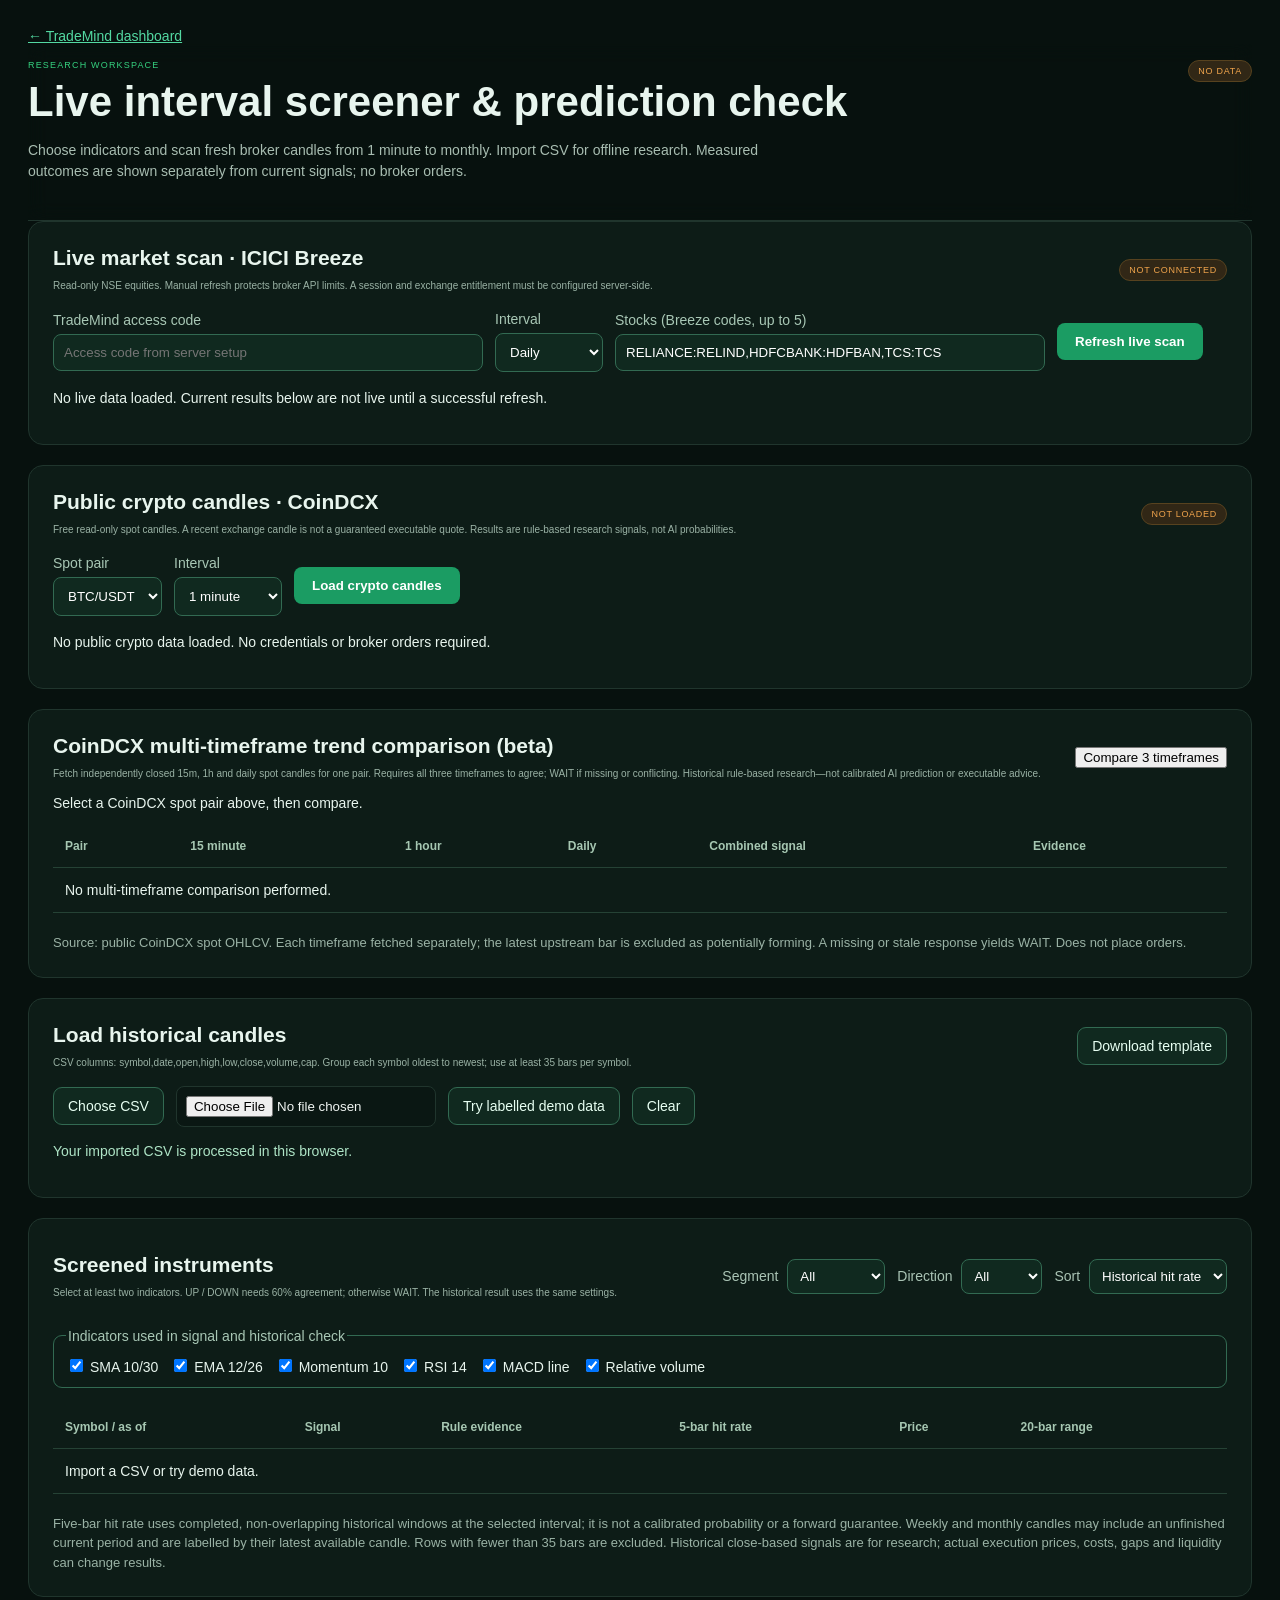
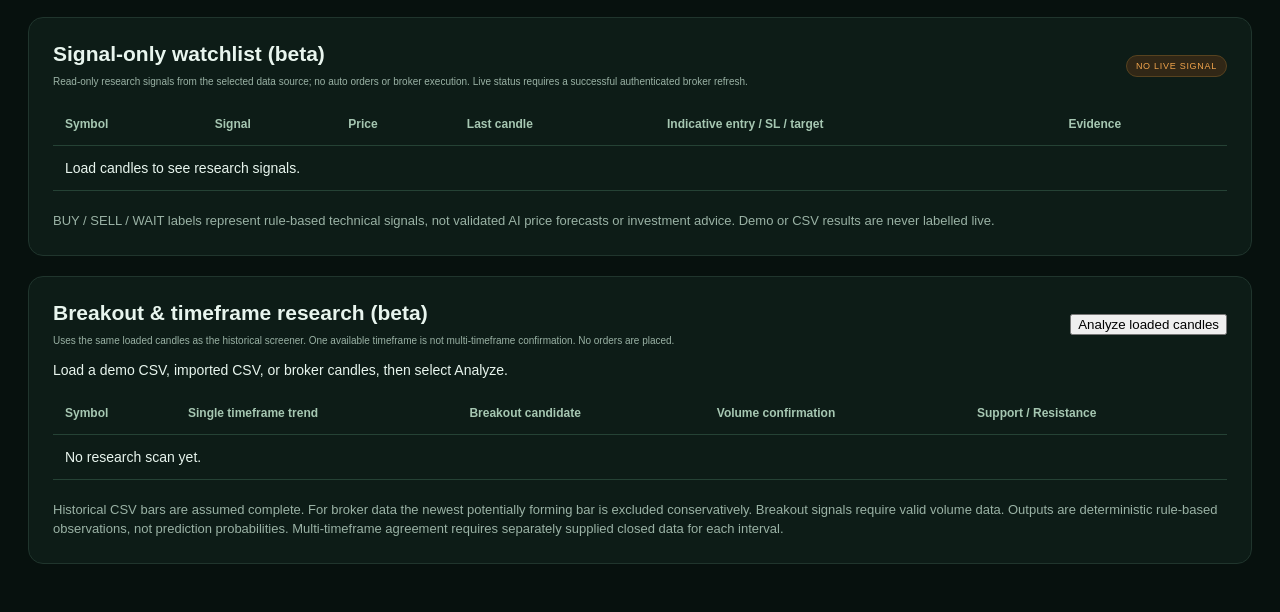
==== commit a3b1065e: "ui: show indicative risk levels in read-only signal table" ====
--- a/historical-screener.html
+++ b/historical-screener.html
@@ -1 +1 @@
-<!doctype html><html lang="en"><head><meta charset="utf-8"><meta name="viewport" content="width=device-width,initial-scale=1"><title>Historical Screener · TradeMind AI</title><link rel="stylesheet" href="styles.css"><link rel="stylesheet" href="historical-screener.css"></head><body><main class="screener-page"><a href="./">← TradeMind dashboard</a><header><div><small>RESEARCH WORKSPACE</small><h1>Live interval screener & prediction check</h1><p>Choose indicators and scan fresh broker candles from 1 minute to monthly. Import CSV for offline research. Measured outcomes are shown separately from current signals; no broker orders.</p></div><span class="demo-tag" id="sourceTag">NO DATA</span></header><section class="panel live-panel"><div class="panel-head"><div><h2>Live market scan · ICICI Breeze</h2><p>Read-only NSE equities. Manual refresh protects broker API limits. A session and exchange entitlement must be configured server-side.</p></div><span id="liveBadge" class="demo-tag">NOT CONNECTED</span></div><div class="live-controls"><label>TradeMind access code <input id="marketAccess" type="password" autocomplete="off" placeholder="Access code from server setup"></label><label>Interval <select id="liveInterval"><option value="1min">1 minute</option><option value="5min">5 minutes</option><option value="15min">15 minutes</option><option value="30min">30 minutes</option><option value="60min">1 hour</option><option value="daily" selected>Daily</option><option value="weekly">Weekly</option><option value="monthly">Monthly</option></select></label><label>Stocks (Breeze codes, up to 5) <input id="liveSymbols" value="RELIANCE:RELIND,HDFCBANK:HDFBAN,TCS:TCS" aria-label="Stocks and Breeze codes"></label><button id="liveScan" type="button">Refresh live scan</button></div><p id="liveStatus" role="status" aria-live="polite">No live data loaded. Current results below are not live until a successful refresh.</p></section><section class="panel live-panel"><div class="panel-head"><div><h2>Public crypto candles · CoinDCX</h2><p>Free read-only spot candles. A recent exchange candle is not a guaranteed executable quote. Results are rule-based research signals, not AI probabilities.</p></div><span class="demo-tag" id="cryptoBadge">NOT LOADED</span></div><div class="live-controls"><label>Spot pair <select id="cryptoSymbol"><option value="BTCUSDT">BTC/USDT</option><option value="ETHUSDT">ETH/USDT</option><option value="BTCINR">BTC/INR</option><option value="ETHINR">ETH/INR</option></select></label><label>Interval <select id="cryptoInterval"><option value="1min">1 minute</option><option value="15min">15 minutes</option><option value="60min">1 hour</option><option value="daily">Daily</option></select></label><button id="cryptoScan" type="button">Load crypto candles</button></div><p id="cryptoStatus" role="status" aria-live="polite">No public crypto data loaded. No credentials or broker orders required.</p></section><section class="panel"><div class="panel-head"><div><h2>CoinDCX multi-timeframe trend comparison (beta)</h2><p>Fetch independently closed 15m, 1h and daily spot candles for one pair. Requires all three timeframes to agree; WAIT if missing or conflicting. Historical rule-based research—not calibrated AI prediction or executable advice.</p></div><button id="runCryptoMtf" type="button">Compare 3 timeframes</button></div><p id="cryptoMtfStatus" role="status" aria-live="polite">Select a CoinDCX spot pair above, then compare.</p><div class="table-scroll"><table><thead><tr><th>Pair</th><th>15 minute</th><th>1 hour</th><th>Daily</th><th>Combined signal</th><th>Evidence</th></tr></thead><tbody id="cryptoMtfResults"><tr><td colspan="6">No multi-timeframe comparison performed.</td></tr></tbody></table></div><p class="method">Source: public CoinDCX spot OHLCV. Each timeframe fetched separately; the latest upstream bar is excluded as potentially forming. A missing or stale response yields WAIT. Does not place orders.</p></section><section class="panel import-panel"><div class="panel-head"><div><h2>Load historical candles</h2><p>CSV columns: symbol,date,open,high,low,close,volume,cap. Group each symbol oldest to newest; use at least 35 bars per symbol.</p></div><a class="download-template" id="template" download="trademind-screener-template.csv">Download template</a></div><div class="import-actions"><label for="csvFile">Choose CSV</label><input id="csvFile" type="file" accept=".csv,text/csv"><button id="demo" type="button">Try labelled demo data</button><button id="clear" type="button">Clear</button></div><p id="status" role="status" aria-live="polite">Your imported CSV is processed in this browser.</p></section><section class="panel"><div class="panel-head"><div><h2>Screened instruments</h2><p>Select at least two indicators. UP / DOWN needs 60% agreement; otherwise WAIT. The historical result uses the same settings.</p></div><div class="filters"><label>Segment <select id="cap"><option value="all">All</option><option value="mid">Mid cap</option><option value="small">Small cap</option><option value="large">Large cap</option></select></label><label>Direction <select id="direction"><option value="all">All</option><option value="UP">UP</option><option value="DOWN">DOWN</option><option value="WAIT">WAIT</option></select></label><label>Sort <select id="sort"><option value="hitRate">Historical hit rate</option><option value="momentum">Momentum</option><option value="volumeRatio">Volume ratio</option></select></label></div></div><fieldset class="indicators"><legend>Indicators used in signal and historical check</legend><label><input type="checkbox" data-indicator="sma" checked> SMA 10/30</label><label><input type="checkbox" data-indicator="ema" checked> EMA 12/26</label><label><input type="checkbox" data-indicator="momentum" checked> Momentum 10</label><label><input type="checkbox" data-indicator="rsi" checked> RSI 14</label><label><input type="checkbox" data-indicator="macd" checked> MACD line</label><label><input type="checkbox" data-indicator="volume" checked> Relative volume</label></fieldset><div class="table-scroll"><table><thead><tr><th>Symbol / as of</th><th>Signal</th><th>Rule evidence</th><th>5-bar hit rate</th><th>Price</th><th>20-bar range</th></tr></thead><tbody id="results"><tr><td colspan="6">Import a CSV or try demo data.</td></tr></tbody></table></div><p class="method">Five-bar hit rate uses completed, non-overlapping historical windows at the selected interval; it is not a calibrated probability or a forward guarantee. Weekly and monthly candles may include an unfinished current period and are labelled by their latest available candle. Rows with fewer than 35 bars are excluded. Historical close-based signals are for research; actual execution prices, costs, gaps and liquidity can change results.</p></section><section class="panel"><div class="panel-head"><div><h2>Signal-only watchlist (beta)</h2><p>Read-only research signals from the selected data source; no auto orders or broker execution. Live status requires a successful authenticated broker refresh.</p></div><span id="signalSource" class="demo-tag">NO LIVE SIGNAL</span></div><div class="table-scroll"><table><thead><tr><th>Symbol</th><th>Signal</th><th>Price</th><th>Last candle</th><th>Evidence</th></tr></thead><tbody id="signalRows"><tr><td colspan="5">Load candles to see research signals.</td></tr></tbody></table></div><p class="method" id="signalNotice">BUY / SELL / WAIT labels represent rule-based technical signals, not validated AI price forecasts or investment advice. Demo or CSV results are never labelled live.</p></section><section class="panel"><div class="panel-head"><div><h2>Breakout & timeframe research (beta)</h2><p>Uses the same loaded candles as the historical screener. One available timeframe is not multi-timeframe confirmation. No orders are placed.</p></div><button id="runExtended" type="button">Analyze loaded candles</button></div><p id="extendedStatus" role="status" aria-live="polite">Load a demo CSV, imported CSV, or broker candles, then select Analyze.</p><div class="table-scroll"><table><thead><tr><th>Symbol</th><th>Single timeframe trend</th><th>Breakout candidate</th><th>Volume confirmation</th><th>Support / Resistance</th></tr></thead><tbody id="extendedResults"><tr><td colspan="5">No research scan yet.</td></tr></tbody></table></div><p class="method">Historical CSV bars are assumed complete. For broker data the newest potentially forming bar is excluded conservatively. Breakout signals require valid volume data. Outputs are deterministic rule-based observations, not prediction probabilities. Multi-timeframe agreement requires separately supplied closed data for each interval.</p></section></main><script src="screener-engine.js"></script><script src="scanner-extensions.js"></script><script src="historical-screener.js"></script></body></html>
+<!doctype html><html lang="en"><head><meta charset="utf-8"><meta name="viewport" content="width=device-width,initial-scale=1"><title>Historical Screener · TradeMind AI</title><link rel="stylesheet" href="styles.css"><link rel="stylesheet" href="historical-screener.css"></head><body><main class="screener-page"><a href="./">← TradeMind dashboard</a><header><div><small>RESEARCH WORKSPACE</small><h1>Live interval screener & prediction check</h1><p>Choose indicators and scan fresh broker candles from 1 minute to monthly. Import CSV for offline research. Measured outcomes are shown separately from current signals; no broker orders.</p></div><span class="demo-tag" id="sourceTag">NO DATA</span></header><section class="panel live-panel"><div class="panel-head"><div><h2>Live market scan · ICICI Breeze</h2><p>Read-only NSE equities. Manual refresh protects broker API limits. A session and exchange entitlement must be configured server-side.</p></div><span id="liveBadge" class="demo-tag">NOT CONNECTED</span></div><div class="live-controls"><label>TradeMind access code <input id="marketAccess" type="password" autocomplete="off" placeholder="Access code from server setup"></label><label>Interval <select id="liveInterval"><option value="1min">1 minute</option><option value="5min">5 minutes</option><option value="15min">15 minutes</option><option value="30min">30 minutes</option><option value="60min">1 hour</option><option value="daily" selected>Daily</option><option value="weekly">Weekly</option><option value="monthly">Monthly</option></select></label><label>Stocks (Breeze codes, up to 5) <input id="liveSymbols" value="RELIANCE:RELIND,HDFCBANK:HDFBAN,TCS:TCS" aria-label="Stocks and Breeze codes"></label><button id="liveScan" type="button">Refresh live scan</button></div><p id="liveStatus" role="status" aria-live="polite">No live data loaded. Current results below are not live until a successful refresh.</p></section><section class="panel live-panel"><div class="panel-head"><div><h2>Public crypto candles · CoinDCX</h2><p>Free read-only spot candles. A recent exchange candle is not a guaranteed executable quote. Results are rule-based research signals, not AI probabilities.</p></div><span class="demo-tag" id="cryptoBadge">NOT LOADED</span></div><div class="live-controls"><label>Spot pair <select id="cryptoSymbol"><option value="BTCUSDT">BTC/USDT</option><option value="ETHUSDT">ETH/USDT</option><option value="BTCINR">BTC/INR</option><option value="ETHINR">ETH/INR</option></select></label><label>Interval <select id="cryptoInterval"><option value="1min">1 minute</option><option value="15min">15 minutes</option><option value="60min">1 hour</option><option value="daily">Daily</option></select></label><button id="cryptoScan" type="button">Load crypto candles</button></div><p id="cryptoStatus" role="status" aria-live="polite">No public crypto data loaded. No credentials or broker orders required.</p></section><section class="panel"><div class="panel-head"><div><h2>CoinDCX multi-timeframe trend comparison (beta)</h2><p>Fetch independently closed 15m, 1h and daily spot candles for one pair. Requires all three timeframes to agree; WAIT if missing or conflicting. Historical rule-based research—not calibrated AI prediction or executable advice.</p></div><button id="runCryptoMtf" type="button">Compare 3 timeframes</button></div><p id="cryptoMtfStatus" role="status" aria-live="polite">Select a CoinDCX spot pair above, then compare.</p><div class="table-scroll"><table><thead><tr><th>Pair</th><th>15 minute</th><th>1 hour</th><th>Daily</th><th>Combined signal</th><th>Evidence</th></tr></thead><tbody id="cryptoMtfResults"><tr><td colspan="6">No multi-timeframe comparison performed.</td></tr></tbody></table></div><p class="method">Source: public CoinDCX spot OHLCV. Each timeframe fetched separately; the latest upstream bar is excluded as potentially forming. A missing or stale response yields WAIT. Does not place orders.</p></section><section class="panel import-panel"><div class="panel-head"><div><h2>Load historical candles</h2><p>CSV columns: symbol,date,open,high,low,close,volume,cap. Group each symbol oldest to newest; use at least 35 bars per symbol.</p></div><a class="download-template" id="template" download="trademind-screener-template.csv">Download template</a></div><div class="import-actions"><label for="csvFile">Choose CSV</label><input id="csvFile" type="file" accept=".csv,text/csv"><button id="demo" type="button">Try labelled demo data</button><button id="clear" type="button">Clear</button></div><p id="status" role="status" aria-live="polite">Your imported CSV is processed in this browser.</p></section><section class="panel"><div class="panel-head"><div><h2>Screened instruments</h2><p>Select at least two indicators. UP / DOWN needs 60% agreement; otherwise WAIT. The historical result uses the same settings.</p></div><div class="filters"><label>Segment <select id="cap"><option value="all">All</option><option value="mid">Mid cap</option><option value="small">Small cap</option><option value="large">Large cap</option></select></label><label>Direction <select id="direction"><option value="all">All</option><option value="UP">UP</option><option value="DOWN">DOWN</option><option value="WAIT">WAIT</option></select></label><label>Sort <select id="sort"><option value="hitRate">Historical hit rate</option><option value="momentum">Momentum</option><option value="volumeRatio">Volume ratio</option></select></label></div></div><fieldset class="indicators"><legend>Indicators used in signal and historical check</legend><label><input type="checkbox" data-indicator="sma" checked> SMA 10/30</label><label><input type="checkbox" data-indicator="ema" checked> EMA 12/26</label><label><input type="checkbox" data-indicator="momentum" checked> Momentum 10</label><label><input type="checkbox" data-indicator="rsi" checked> RSI 14</label><label><input type="checkbox" data-indicator="macd" checked> MACD line</label><label><input type="checkbox" data-indicator="volume" checked> Relative volume</label></fieldset><div class="table-scroll"><table><thead><tr><th>Symbol / as of</th><th>Signal</th><th>Rule evidence</th><th>5-bar hit rate</th><th>Price</th><th>20-bar range</th></tr></thead><tbody id="results"><tr><td colspan="6">Import a CSV or try demo data.</td></tr></tbody></table></div><p class="method">Five-bar hit rate uses completed, non-overlapping historical windows at the selected interval; it is not a calibrated probability or a forward guarantee. Weekly and monthly candles may include an unfinished current period and are labelled by their latest available candle. Rows with fewer than 35 bars are excluded. Historical close-based signals are for research; actual execution prices, costs, gaps and liquidity can change results.</p></section><section class="panel"><div class="panel-head"><div><h2>Signal-only watchlist (beta)</h2><p>Read-only research signals from the selected data source; no auto orders or broker execution. Live status requires a successful authenticated broker refresh.</p></div><span id="signalSource" class="demo-tag">NO LIVE SIGNAL</span></div><div class="table-scroll"><table><thead><tr><th>Symbol</th><th>Signal</th><th>Price</th><th>Last candle</th><th>Indicative entry / SL / target</th><th>Evidence</th></tr></thead><tbody id="signalRows"><tr><td colspan="6">Load candles to see research signals.</td></tr></tbody></table></div><p class="method" id="signalNotice">BUY / SELL / WAIT labels represent rule-based technical signals, not validated AI price forecasts or investment advice. Demo or CSV results are never labelled live.</p></section><section class="panel"><div class="panel-head"><div><h2>Breakout & timeframe research (beta)</h2><p>Uses the same loaded candles as the historical screener. One available timeframe is not multi-timeframe confirmation. No orders are placed.</p></div><button id="runExtended" type="button">Analyze loaded candles</button></div><p id="extendedStatus" role="status" aria-live="polite">Load a demo CSV, imported CSV, or broker candles, then select Analyze.</p><div class="table-scroll"><table><thead><tr><th>Symbol</th><th>Single timeframe trend</th><th>Breakout candidate</th><th>Volume confirmation</th><th>Support / Resistance</th></tr></thead><tbody id="extendedResults"><tr><td colspan="5">No research scan yet.</td></tr></tbody></table></div><p class="method">Historical CSV bars are assumed complete. For broker data the newest potentially forming bar is excluded conservatively. Breakout signals require valid volume data. Outputs are deterministic rule-based observations, not prediction probabilities. Multi-timeframe agreement requires separately supplied closed data for each interval.</p></section></main><script src="screener-engine.js"></script><script src="scanner-extensions.js"></script><script src="historical-screener.js"></script></body></html>
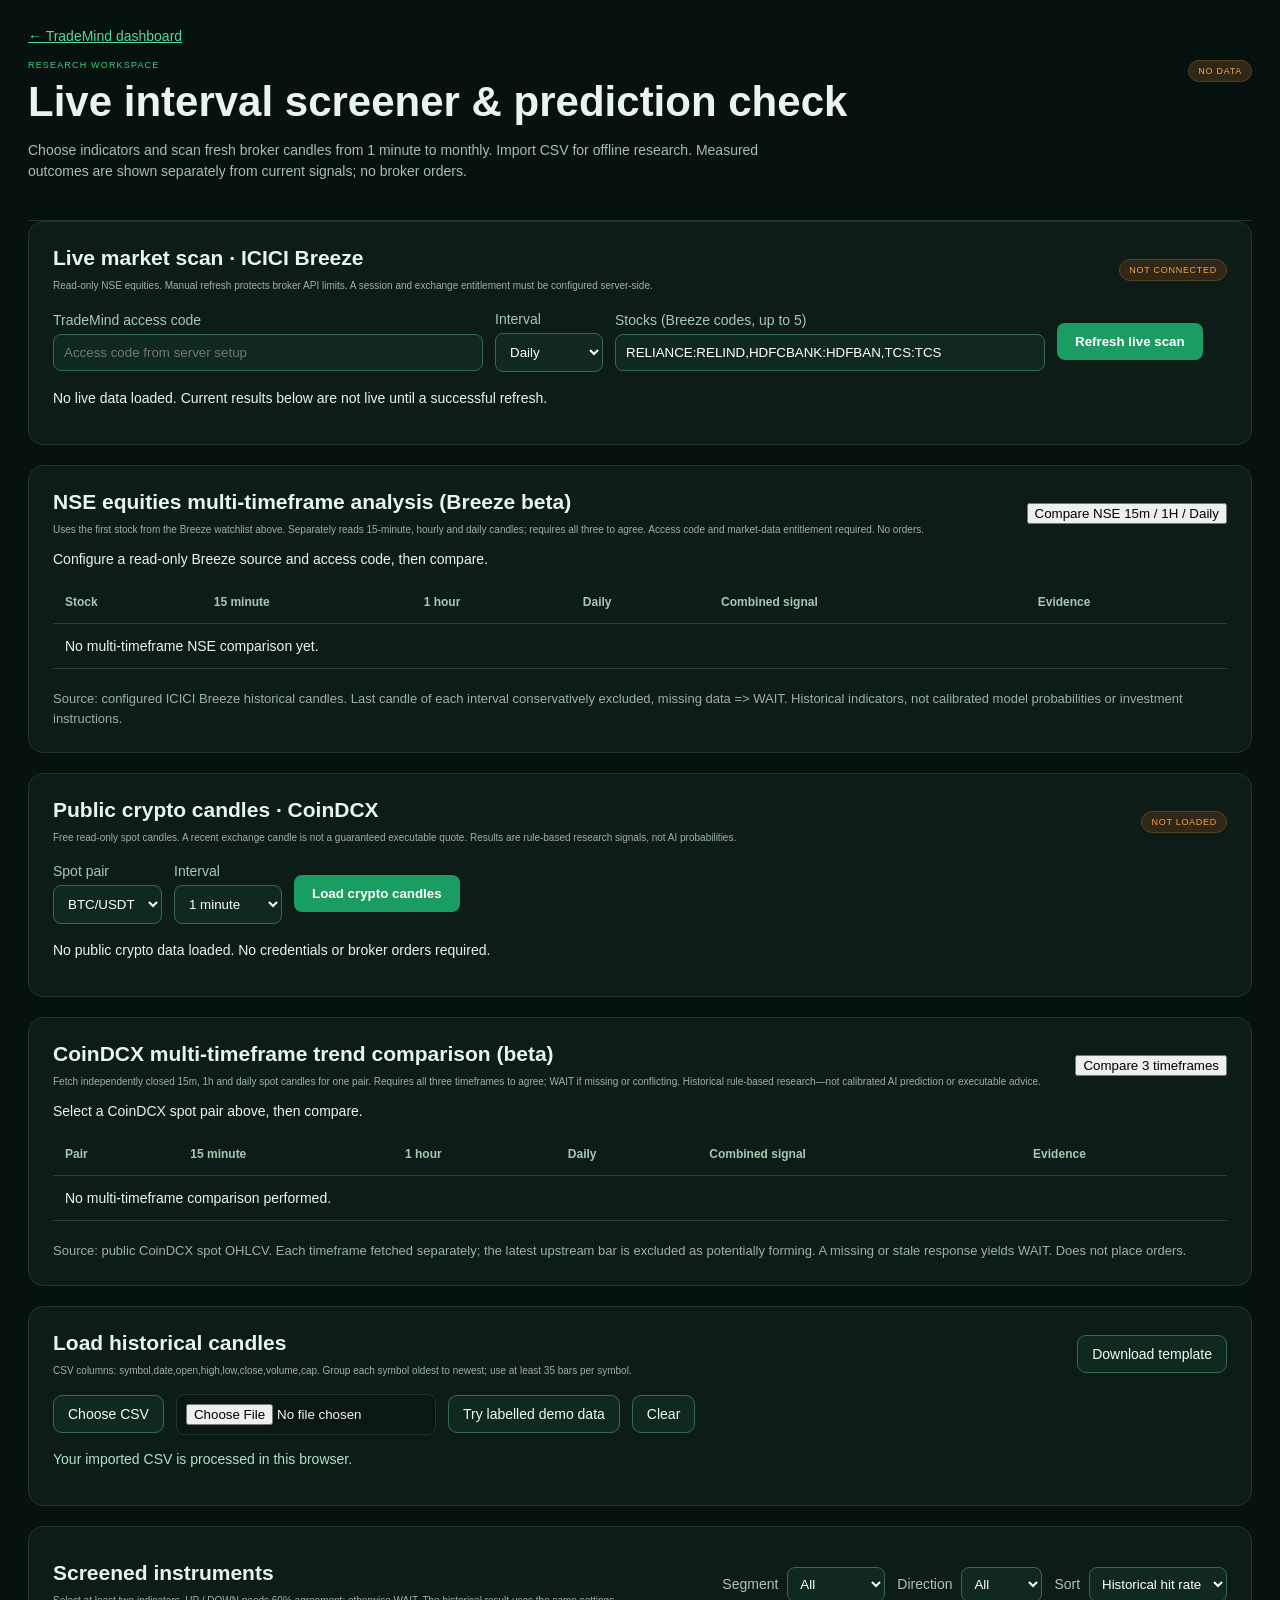
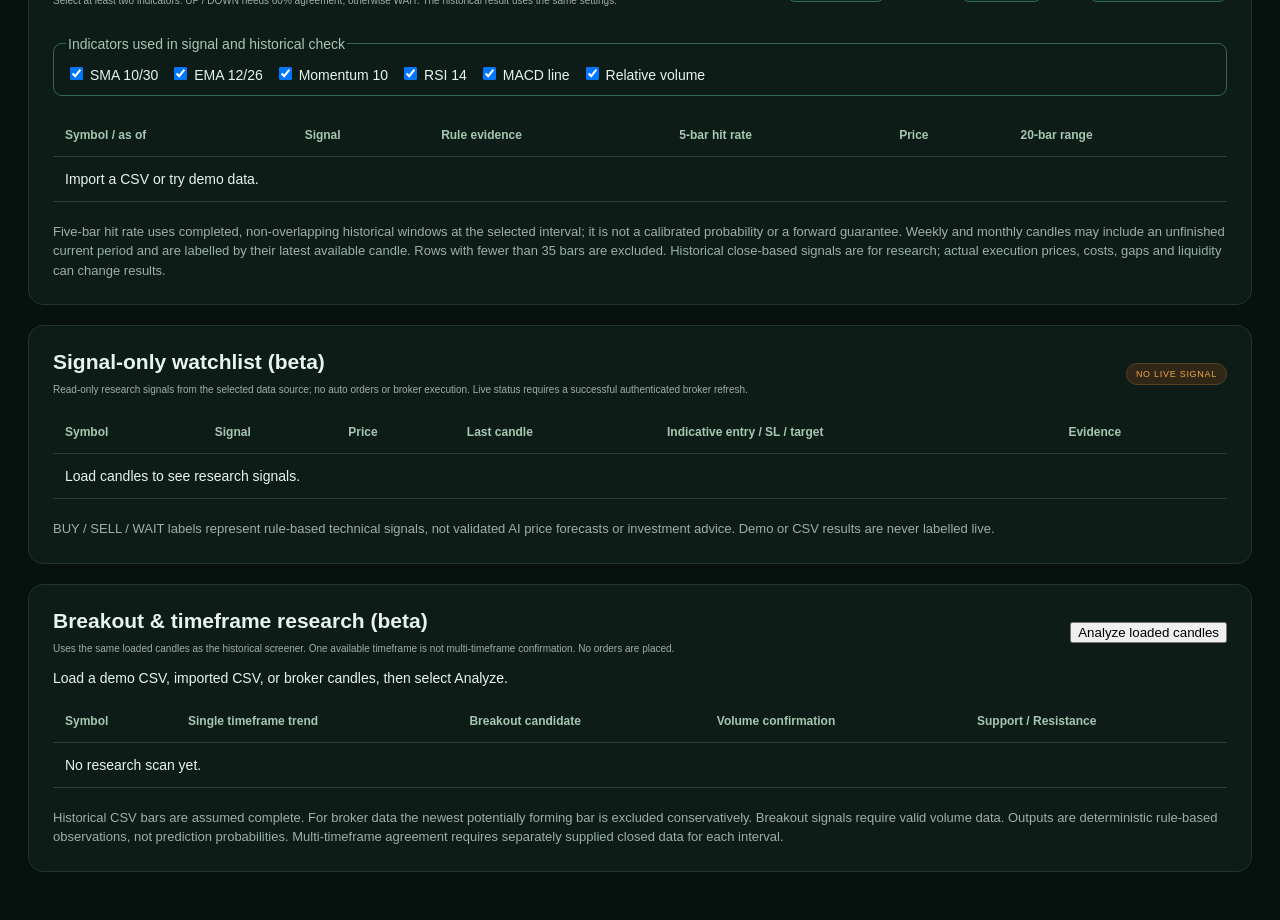
==== commit 7de071e6: "ui: add read-only NSE equities three-timeframe consensus panel" ====
--- a/historical-screener.html
+++ b/historical-screener.html
@@ -1 +1 @@
-<!doctype html><html lang="en"><head><meta charset="utf-8"><meta name="viewport" content="width=device-width,initial-scale=1"><title>Historical Screener · TradeMind AI</title><link rel="stylesheet" href="styles.css"><link rel="stylesheet" href="historical-screener.css"></head><body><main class="screener-page"><a href="./">← TradeMind dashboard</a><header><div><small>RESEARCH WORKSPACE</small><h1>Live interval screener & prediction check</h1><p>Choose indicators and scan fresh broker candles from 1 minute to monthly. Import CSV for offline research. Measured outcomes are shown separately from current signals; no broker orders.</p></div><span class="demo-tag" id="sourceTag">NO DATA</span></header><section class="panel live-panel"><div class="panel-head"><div><h2>Live market scan · ICICI Breeze</h2><p>Read-only NSE equities. Manual refresh protects broker API limits. A session and exchange entitlement must be configured server-side.</p></div><span id="liveBadge" class="demo-tag">NOT CONNECTED</span></div><div class="live-controls"><label>TradeMind access code <input id="marketAccess" type="password" autocomplete="off" placeholder="Access code from server setup"></label><label>Interval <select id="liveInterval"><option value="1min">1 minute</option><option value="5min">5 minutes</option><option value="15min">15 minutes</option><option value="30min">30 minutes</option><option value="60min">1 hour</option><option value="daily" selected>Daily</option><option value="weekly">Weekly</option><option value="monthly">Monthly</option></select></label><label>Stocks (Breeze codes, up to 5) <input id="liveSymbols" value="RELIANCE:RELIND,HDFCBANK:HDFBAN,TCS:TCS" aria-label="Stocks and Breeze codes"></label><button id="liveScan" type="button">Refresh live scan</button></div><p id="liveStatus" role="status" aria-live="polite">No live data loaded. Current results below are not live until a successful refresh.</p></section><section class="panel live-panel"><div class="panel-head"><div><h2>Public crypto candles · CoinDCX</h2><p>Free read-only spot candles. A recent exchange candle is not a guaranteed executable quote. Results are rule-based research signals, not AI probabilities.</p></div><span class="demo-tag" id="cryptoBadge">NOT LOADED</span></div><div class="live-controls"><label>Spot pair <select id="cryptoSymbol"><option value="BTCUSDT">BTC/USDT</option><option value="ETHUSDT">ETH/USDT</option><option value="BTCINR">BTC/INR</option><option value="ETHINR">ETH/INR</option></select></label><label>Interval <select id="cryptoInterval"><option value="1min">1 minute</option><option value="15min">15 minutes</option><option value="60min">1 hour</option><option value="daily">Daily</option></select></label><button id="cryptoScan" type="button">Load crypto candles</button></div><p id="cryptoStatus" role="status" aria-live="polite">No public crypto data loaded. No credentials or broker orders required.</p></section><section class="panel"><div class="panel-head"><div><h2>CoinDCX multi-timeframe trend comparison (beta)</h2><p>Fetch independently closed 15m, 1h and daily spot candles for one pair. Requires all three timeframes to agree; WAIT if missing or conflicting. Historical rule-based research—not calibrated AI prediction or executable advice.</p></div><button id="runCryptoMtf" type="button">Compare 3 timeframes</button></div><p id="cryptoMtfStatus" role="status" aria-live="polite">Select a CoinDCX spot pair above, then compare.</p><div class="table-scroll"><table><thead><tr><th>Pair</th><th>15 minute</th><th>1 hour</th><th>Daily</th><th>Combined signal</th><th>Evidence</th></tr></thead><tbody id="cryptoMtfResults"><tr><td colspan="6">No multi-timeframe comparison performed.</td></tr></tbody></table></div><p class="method">Source: public CoinDCX spot OHLCV. Each timeframe fetched separately; the latest upstream bar is excluded as potentially forming. A missing or stale response yields WAIT. Does not place orders.</p></section><section class="panel import-panel"><div class="panel-head"><div><h2>Load historical candles</h2><p>CSV columns: symbol,date,open,high,low,close,volume,cap. Group each symbol oldest to newest; use at least 35 bars per symbol.</p></div><a class="download-template" id="template" download="trademind-screener-template.csv">Download template</a></div><div class="import-actions"><label for="csvFile">Choose CSV</label><input id="csvFile" type="file" accept=".csv,text/csv"><button id="demo" type="button">Try labelled demo data</button><button id="clear" type="button">Clear</button></div><p id="status" role="status" aria-live="polite">Your imported CSV is processed in this browser.</p></section><section class="panel"><div class="panel-head"><div><h2>Screened instruments</h2><p>Select at least two indicators. UP / DOWN needs 60% agreement; otherwise WAIT. The historical result uses the same settings.</p></div><div class="filters"><label>Segment <select id="cap"><option value="all">All</option><option value="mid">Mid cap</option><option value="small">Small cap</option><option value="large">Large cap</option></select></label><label>Direction <select id="direction"><option value="all">All</option><option value="UP">UP</option><option value="DOWN">DOWN</option><option value="WAIT">WAIT</option></select></label><label>Sort <select id="sort"><option value="hitRate">Historical hit rate</option><option value="momentum">Momentum</option><option value="volumeRatio">Volume ratio</option></select></label></div></div><fieldset class="indicators"><legend>Indicators used in signal and historical check</legend><label><input type="checkbox" data-indicator="sma" checked> SMA 10/30</label><label><input type="checkbox" data-indicator="ema" checked> EMA 12/26</label><label><input type="checkbox" data-indicator="momentum" checked> Momentum 10</label><label><input type="checkbox" data-indicator="rsi" checked> RSI 14</label><label><input type="checkbox" data-indicator="macd" checked> MACD line</label><label><input type="checkbox" data-indicator="volume" checked> Relative volume</label></fieldset><div class="table-scroll"><table><thead><tr><th>Symbol / as of</th><th>Signal</th><th>Rule evidence</th><th>5-bar hit rate</th><th>Price</th><th>20-bar range</th></tr></thead><tbody id="results"><tr><td colspan="6">Import a CSV or try demo data.</td></tr></tbody></table></div><p class="method">Five-bar hit rate uses completed, non-overlapping historical windows at the selected interval; it is not a calibrated probability or a forward guarantee. Weekly and monthly candles may include an unfinished current period and are labelled by their latest available candle. Rows with fewer than 35 bars are excluded. Historical close-based signals are for research; actual execution prices, costs, gaps and liquidity can change results.</p></section><section class="panel"><div class="panel-head"><div><h2>Signal-only watchlist (beta)</h2><p>Read-only research signals from the selected data source; no auto orders or broker execution. Live status requires a successful authenticated broker refresh.</p></div><span id="signalSource" class="demo-tag">NO LIVE SIGNAL</span></div><div class="table-scroll"><table><thead><tr><th>Symbol</th><th>Signal</th><th>Price</th><th>Last candle</th><th>Indicative entry / SL / target</th><th>Evidence</th></tr></thead><tbody id="signalRows"><tr><td colspan="6">Load candles to see research signals.</td></tr></tbody></table></div><p class="method" id="signalNotice">BUY / SELL / WAIT labels represent rule-based technical signals, not validated AI price forecasts or investment advice. Demo or CSV results are never labelled live.</p></section><section class="panel"><div class="panel-head"><div><h2>Breakout & timeframe research (beta)</h2><p>Uses the same loaded candles as the historical screener. One available timeframe is not multi-timeframe confirmation. No orders are placed.</p></div><button id="runExtended" type="button">Analyze loaded candles</button></div><p id="extendedStatus" role="status" aria-live="polite">Load a demo CSV, imported CSV, or broker candles, then select Analyze.</p><div class="table-scroll"><table><thead><tr><th>Symbol</th><th>Single timeframe trend</th><th>Breakout candidate</th><th>Volume confirmation</th><th>Support / Resistance</th></tr></thead><tbody id="extendedResults"><tr><td colspan="5">No research scan yet.</td></tr></tbody></table></div><p class="method">Historical CSV bars are assumed complete. For broker data the newest potentially forming bar is excluded conservatively. Breakout signals require valid volume data. Outputs are deterministic rule-based observations, not prediction probabilities. Multi-timeframe agreement requires separately supplied closed data for each interval.</p></section></main><script src="screener-engine.js"></script><script src="scanner-extensions.js"></script><script src="historical-screener.js"></script></body></html>
+<!doctype html><html lang="en"><head><meta charset="utf-8"><meta name="viewport" content="width=device-width,initial-scale=1"><title>Historical Screener · TradeMind AI</title><link rel="stylesheet" href="styles.css"><link rel="stylesheet" href="historical-screener.css"></head><body><main class="screener-page"><a href="./">← TradeMind dashboard</a><header><div><small>RESEARCH WORKSPACE</small><h1>Live interval screener & prediction check</h1><p>Choose indicators and scan fresh broker candles from 1 minute to monthly. Import CSV for offline research. Measured outcomes are shown separately from current signals; no broker orders.</p></div><span class="demo-tag" id="sourceTag">NO DATA</span></header><section class="panel live-panel"><div class="panel-head"><div><h2>Live market scan · ICICI Breeze</h2><p>Read-only NSE equities. Manual refresh protects broker API limits. A session and exchange entitlement must be configured server-side.</p></div><span id="liveBadge" class="demo-tag">NOT CONNECTED</span></div><div class="live-controls"><label>TradeMind access code <input id="marketAccess" type="password" autocomplete="off" placeholder="Access code from server setup"></label><label>Interval <select id="liveInterval"><option value="1min">1 minute</option><option value="5min">5 minutes</option><option value="15min">15 minutes</option><option value="30min">30 minutes</option><option value="60min">1 hour</option><option value="daily" selected>Daily</option><option value="weekly">Weekly</option><option value="monthly">Monthly</option></select></label><label>Stocks (Breeze codes, up to 5) <input id="liveSymbols" value="RELIANCE:RELIND,HDFCBANK:HDFBAN,TCS:TCS" aria-label="Stocks and Breeze codes"></label><button id="liveScan" type="button">Refresh live scan</button></div><p id="liveStatus" role="status" aria-live="polite">No live data loaded. Current results below are not live until a successful refresh.</p></section><section class="panel"><div class="panel-head"><div><h2>NSE equities multi-timeframe analysis (Breeze beta)</h2><p>Uses the first stock from the Breeze watchlist above. Separately reads 15-minute, hourly and daily candles; requires all three to agree. Access code and market-data entitlement required. No orders.</p></div><button id="runNseMtf" type="button">Compare NSE 15m / 1H / Daily</button></div><p role="status" id="nseMtfStatus" aria-live="polite">Configure a read-only Breeze source and access code, then compare.</p><div class="table-scroll"><table><thead><tr><th>Stock</th><th>15 minute</th><th>1 hour</th><th>Daily</th><th>Combined signal</th><th>Evidence</th></tr></thead><tbody id="nseMtfResults"><tr><td colspan="6">No multi-timeframe NSE comparison yet.</td></tr></tbody></table></div><p class="method">Source: configured ICICI Breeze historical candles. Last candle of each interval conservatively excluded, missing data => WAIT. Historical indicators, not calibrated model probabilities or investment instructions.</p></section><section class="panel live-panel"><div class="panel-head"><div><h2>Public crypto candles · CoinDCX</h2><p>Free read-only spot candles. A recent exchange candle is not a guaranteed executable quote. Results are rule-based research signals, not AI probabilities.</p></div><span class="demo-tag" id="cryptoBadge">NOT LOADED</span></div><div class="live-controls"><label>Spot pair <select id="cryptoSymbol"><option value="BTCUSDT">BTC/USDT</option><option value="ETHUSDT">ETH/USDT</option><option value="BTCINR">BTC/INR</option><option value="ETHINR">ETH/INR</option></select></label><label>Interval <select id="cryptoInterval"><option value="1min">1 minute</option><option value="15min">15 minutes</option><option value="60min">1 hour</option><option value="daily">Daily</option></select></label><button id="cryptoScan" type="button">Load crypto candles</button></div><p id="cryptoStatus" role="status" aria-live="polite">No public crypto data loaded. No credentials or broker orders required.</p></section><section class="panel"><div class="panel-head"><div><h2>CoinDCX multi-timeframe trend comparison (beta)</h2><p>Fetch independently closed 15m, 1h and daily spot candles for one pair. Requires all three timeframes to agree; WAIT if missing or conflicting. Historical rule-based research—not calibrated AI prediction or executable advice.</p></div><button id="runCryptoMtf" type="button">Compare 3 timeframes</button></div><p id="cryptoMtfStatus" role="status" aria-live="polite">Select a CoinDCX spot pair above, then compare.</p><div class="table-scroll"><table><thead><tr><th>Pair</th><th>15 minute</th><th>1 hour</th><th>Daily</th><th>Combined signal</th><th>Evidence</th></tr></thead><tbody id="cryptoMtfResults"><tr><td colspan="6">No multi-timeframe comparison performed.</td></tr></tbody></table></div><p class="method">Source: public CoinDCX spot OHLCV. Each timeframe fetched separately; the latest upstream bar is excluded as potentially forming. A missing or stale response yields WAIT. Does not place orders.</p></section><section class="panel import-panel"><div class="panel-head"><div><h2>Load historical candles</h2><p>CSV columns: symbol,date,open,high,low,close,volume,cap. Group each symbol oldest to newest; use at least 35 bars per symbol.</p></div><a class="download-template" id="template" download="trademind-screener-template.csv">Download template</a></div><div class="import-actions"><label for="csvFile">Choose CSV</label><input id="csvFile" type="file" accept=".csv,text/csv"><button id="demo" type="button">Try labelled demo data</button><button id="clear" type="button">Clear</button></div><p id="status" role="status" aria-live="polite">Your imported CSV is processed in this browser.</p></section><section class="panel"><div class="panel-head"><div><h2>Screened instruments</h2><p>Select at least two indicators. UP / DOWN needs 60% agreement; otherwise WAIT. The historical result uses the same settings.</p></div><div class="filters"><label>Segment <select id="cap"><option value="all">All</option><option value="mid">Mid cap</option><option value="small">Small cap</option><option value="large">Large cap</option></select></label><label>Direction <select id="direction"><option value="all">All</option><option value="UP">UP</option><option value="DOWN">DOWN</option><option value="WAIT">WAIT</option></select></label><label>Sort <select id="sort"><option value="hitRate">Historical hit rate</option><option value="momentum">Momentum</option><option value="volumeRatio">Volume ratio</option></select></label></div></div><fieldset class="indicators"><legend>Indicators used in signal and historical check</legend><label><input type="checkbox" data-indicator="sma" checked> SMA 10/30</label><label><input type="checkbox" data-indicator="ema" checked> EMA 12/26</label><label><input type="checkbox" data-indicator="momentum" checked> Momentum 10</label><label><input type="checkbox" data-indicator="rsi" checked> RSI 14</label><label><input type="checkbox" data-indicator="macd" checked> MACD line</label><label><input type="checkbox" data-indicator="volume" checked> Relative volume</label></fieldset><div class="table-scroll"><table><thead><tr><th>Symbol / as of</th><th>Signal</th><th>Rule evidence</th><th>5-bar hit rate</th><th>Price</th><th>20-bar range</th></tr></thead><tbody id="results"><tr><td colspan="6">Import a CSV or try demo data.</td></tr></tbody></table></div><p class="method">Five-bar hit rate uses completed, non-overlapping historical windows at the selected interval; it is not a calibrated probability or a forward guarantee. Weekly and monthly candles may include an unfinished current period and are labelled by their latest available candle. Rows with fewer than 35 bars are excluded. Historical close-based signals are for research; actual execution prices, costs, gaps and liquidity can change results.</p></section><section class="panel"><div class="panel-head"><div><h2>Signal-only watchlist (beta)</h2><p>Read-only research signals from the selected data source; no auto orders or broker execution. Live status requires a successful authenticated broker refresh.</p></div><span id="signalSource" class="demo-tag">NO LIVE SIGNAL</span></div><div class="table-scroll"><table><thead><tr><th>Symbol</th><th>Signal</th><th>Price</th><th>Last candle</th><th>Indicative entry / SL / target</th><th>Evidence</th></tr></thead><tbody id="signalRows"><tr><td colspan="6">Load candles to see research signals.</td></tr></tbody></table></div><p class="method" id="signalNotice">BUY / SELL / WAIT labels represent rule-based technical signals, not validated AI price forecasts or investment advice. Demo or CSV results are never labelled live.</p></section><section class="panel"><div class="panel-head"><div><h2>Breakout & timeframe research (beta)</h2><p>Uses the same loaded candles as the historical screener. One available timeframe is not multi-timeframe confirmation. No orders are placed.</p></div><button id="runExtended" type="button">Analyze loaded candles</button></div><p id="extendedStatus" role="status" aria-live="polite">Load a demo CSV, imported CSV, or broker candles, then select Analyze.</p><div class="table-scroll"><table><thead><tr><th>Symbol</th><th>Single timeframe trend</th><th>Breakout candidate</th><th>Volume confirmation</th><th>Support / Resistance</th></tr></thead><tbody id="extendedResults"><tr><td colspan="5">No research scan yet.</td></tr></tbody></table></div><p class="method">Historical CSV bars are assumed complete. For broker data the newest potentially forming bar is excluded conservatively. Breakout signals require valid volume data. Outputs are deterministic rule-based observations, not prediction probabilities. Multi-timeframe agreement requires separately supplied closed data for each interval.</p></section></main><script src="screener-engine.js"></script><script src="scanner-extensions.js"></script><script src="historical-screener.js"></script></body></html>
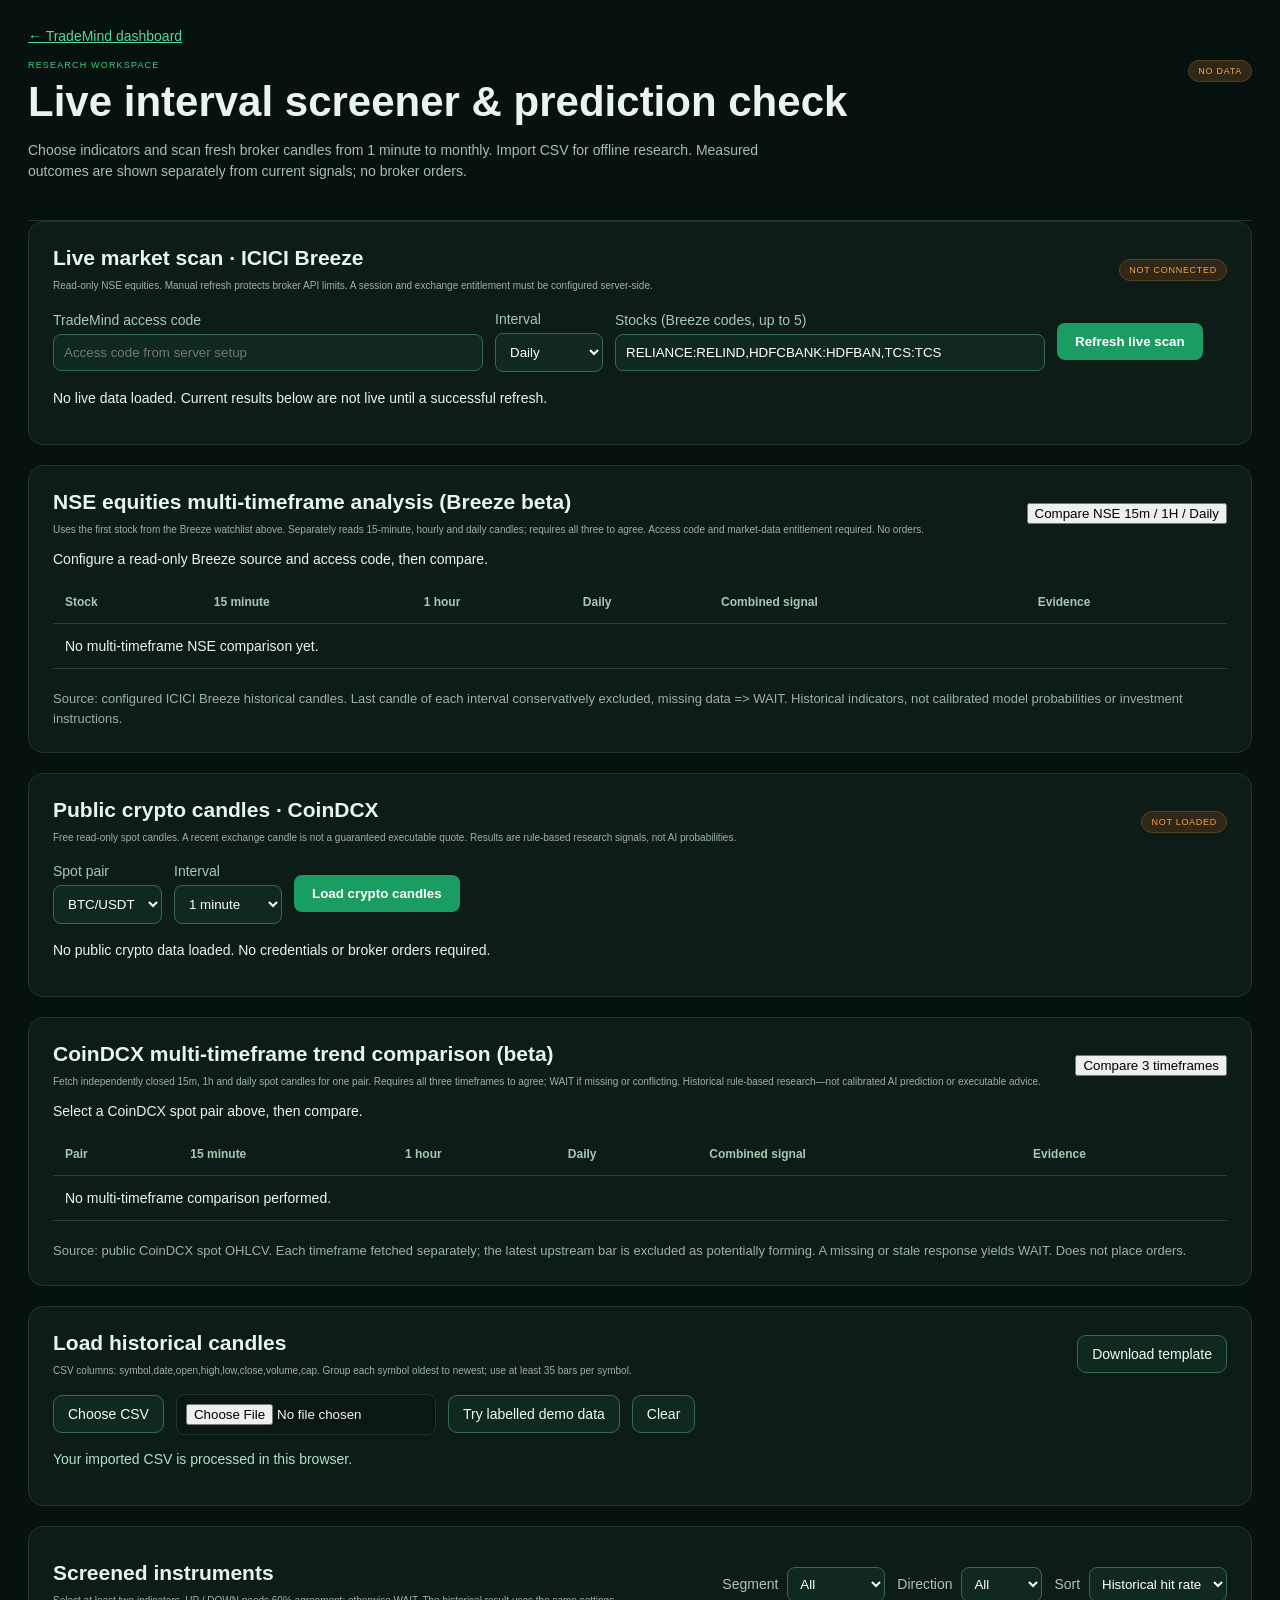
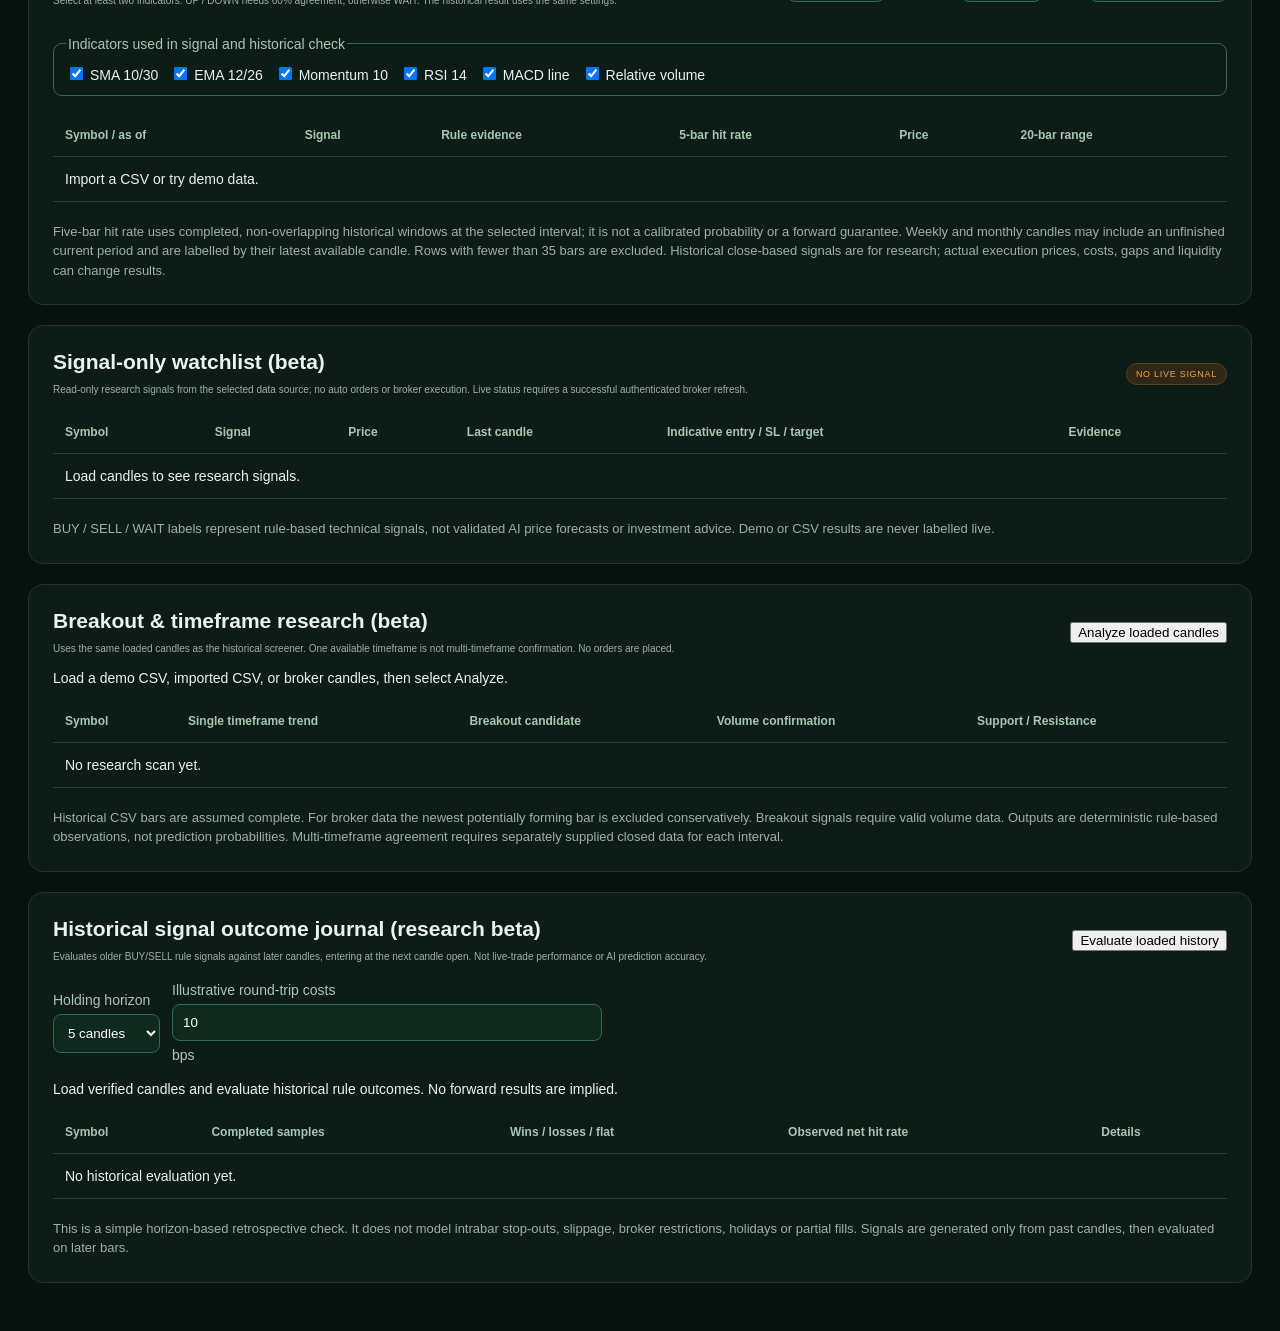
==== commit 2c3d8965: "ui: add read-only historical signal outcome journal panel" ====
--- a/historical-screener.html
+++ b/historical-screener.html
@@ -1 +1 @@
-<!doctype html><html lang="en"><head><meta charset="utf-8"><meta name="viewport" content="width=device-width,initial-scale=1"><title>Historical Screener · TradeMind AI</title><link rel="stylesheet" href="styles.css"><link rel="stylesheet" href="historical-screener.css"></head><body><main class="screener-page"><a href="./">← TradeMind dashboard</a><header><div><small>RESEARCH WORKSPACE</small><h1>Live interval screener & prediction check</h1><p>Choose indicators and scan fresh broker candles from 1 minute to monthly. Import CSV for offline research. Measured outcomes are shown separately from current signals; no broker orders.</p></div><span class="demo-tag" id="sourceTag">NO DATA</span></header><section class="panel live-panel"><div class="panel-head"><div><h2>Live market scan · ICICI Breeze</h2><p>Read-only NSE equities. Manual refresh protects broker API limits. A session and exchange entitlement must be configured server-side.</p></div><span id="liveBadge" class="demo-tag">NOT CONNECTED</span></div><div class="live-controls"><label>TradeMind access code <input id="marketAccess" type="password" autocomplete="off" placeholder="Access code from server setup"></label><label>Interval <select id="liveInterval"><option value="1min">1 minute</option><option value="5min">5 minutes</option><option value="15min">15 minutes</option><option value="30min">30 minutes</option><option value="60min">1 hour</option><option value="daily" selected>Daily</option><option value="weekly">Weekly</option><option value="monthly">Monthly</option></select></label><label>Stocks (Breeze codes, up to 5) <input id="liveSymbols" value="RELIANCE:RELIND,HDFCBANK:HDFBAN,TCS:TCS" aria-label="Stocks and Breeze codes"></label><button id="liveScan" type="button">Refresh live scan</button></div><p id="liveStatus" role="status" aria-live="polite">No live data loaded. Current results below are not live until a successful refresh.</p></section><section class="panel"><div class="panel-head"><div><h2>NSE equities multi-timeframe analysis (Breeze beta)</h2><p>Uses the first stock from the Breeze watchlist above. Separately reads 15-minute, hourly and daily candles; requires all three to agree. Access code and market-data entitlement required. No orders.</p></div><button id="runNseMtf" type="button">Compare NSE 15m / 1H / Daily</button></div><p role="status" id="nseMtfStatus" aria-live="polite">Configure a read-only Breeze source and access code, then compare.</p><div class="table-scroll"><table><thead><tr><th>Stock</th><th>15 minute</th><th>1 hour</th><th>Daily</th><th>Combined signal</th><th>Evidence</th></tr></thead><tbody id="nseMtfResults"><tr><td colspan="6">No multi-timeframe NSE comparison yet.</td></tr></tbody></table></div><p class="method">Source: configured ICICI Breeze historical candles. Last candle of each interval conservatively excluded, missing data => WAIT. Historical indicators, not calibrated model probabilities or investment instructions.</p></section><section class="panel live-panel"><div class="panel-head"><div><h2>Public crypto candles · CoinDCX</h2><p>Free read-only spot candles. A recent exchange candle is not a guaranteed executable quote. Results are rule-based research signals, not AI probabilities.</p></div><span class="demo-tag" id="cryptoBadge">NOT LOADED</span></div><div class="live-controls"><label>Spot pair <select id="cryptoSymbol"><option value="BTCUSDT">BTC/USDT</option><option value="ETHUSDT">ETH/USDT</option><option value="BTCINR">BTC/INR</option><option value="ETHINR">ETH/INR</option></select></label><label>Interval <select id="cryptoInterval"><option value="1min">1 minute</option><option value="15min">15 minutes</option><option value="60min">1 hour</option><option value="daily">Daily</option></select></label><button id="cryptoScan" type="button">Load crypto candles</button></div><p id="cryptoStatus" role="status" aria-live="polite">No public crypto data loaded. No credentials or broker orders required.</p></section><section class="panel"><div class="panel-head"><div><h2>CoinDCX multi-timeframe trend comparison (beta)</h2><p>Fetch independently closed 15m, 1h and daily spot candles for one pair. Requires all three timeframes to agree; WAIT if missing or conflicting. Historical rule-based research—not calibrated AI prediction or executable advice.</p></div><button id="runCryptoMtf" type="button">Compare 3 timeframes</button></div><p id="cryptoMtfStatus" role="status" aria-live="polite">Select a CoinDCX spot pair above, then compare.</p><div class="table-scroll"><table><thead><tr><th>Pair</th><th>15 minute</th><th>1 hour</th><th>Daily</th><th>Combined signal</th><th>Evidence</th></tr></thead><tbody id="cryptoMtfResults"><tr><td colspan="6">No multi-timeframe comparison performed.</td></tr></tbody></table></div><p class="method">Source: public CoinDCX spot OHLCV. Each timeframe fetched separately; the latest upstream bar is excluded as potentially forming. A missing or stale response yields WAIT. Does not place orders.</p></section><section class="panel import-panel"><div class="panel-head"><div><h2>Load historical candles</h2><p>CSV columns: symbol,date,open,high,low,close,volume,cap. Group each symbol oldest to newest; use at least 35 bars per symbol.</p></div><a class="download-template" id="template" download="trademind-screener-template.csv">Download template</a></div><div class="import-actions"><label for="csvFile">Choose CSV</label><input id="csvFile" type="file" accept=".csv,text/csv"><button id="demo" type="button">Try labelled demo data</button><button id="clear" type="button">Clear</button></div><p id="status" role="status" aria-live="polite">Your imported CSV is processed in this browser.</p></section><section class="panel"><div class="panel-head"><div><h2>Screened instruments</h2><p>Select at least two indicators. UP / DOWN needs 60% agreement; otherwise WAIT. The historical result uses the same settings.</p></div><div class="filters"><label>Segment <select id="cap"><option value="all">All</option><option value="mid">Mid cap</option><option value="small">Small cap</option><option value="large">Large cap</option></select></label><label>Direction <select id="direction"><option value="all">All</option><option value="UP">UP</option><option value="DOWN">DOWN</option><option value="WAIT">WAIT</option></select></label><label>Sort <select id="sort"><option value="hitRate">Historical hit rate</option><option value="momentum">Momentum</option><option value="volumeRatio">Volume ratio</option></select></label></div></div><fieldset class="indicators"><legend>Indicators used in signal and historical check</legend><label><input type="checkbox" data-indicator="sma" checked> SMA 10/30</label><label><input type="checkbox" data-indicator="ema" checked> EMA 12/26</label><label><input type="checkbox" data-indicator="momentum" checked> Momentum 10</label><label><input type="checkbox" data-indicator="rsi" checked> RSI 14</label><label><input type="checkbox" data-indicator="macd" checked> MACD line</label><label><input type="checkbox" data-indicator="volume" checked> Relative volume</label></fieldset><div class="table-scroll"><table><thead><tr><th>Symbol / as of</th><th>Signal</th><th>Rule evidence</th><th>5-bar hit rate</th><th>Price</th><th>20-bar range</th></tr></thead><tbody id="results"><tr><td colspan="6">Import a CSV or try demo data.</td></tr></tbody></table></div><p class="method">Five-bar hit rate uses completed, non-overlapping historical windows at the selected interval; it is not a calibrated probability or a forward guarantee. Weekly and monthly candles may include an unfinished current period and are labelled by their latest available candle. Rows with fewer than 35 bars are excluded. Historical close-based signals are for research; actual execution prices, costs, gaps and liquidity can change results.</p></section><section class="panel"><div class="panel-head"><div><h2>Signal-only watchlist (beta)</h2><p>Read-only research signals from the selected data source; no auto orders or broker execution. Live status requires a successful authenticated broker refresh.</p></div><span id="signalSource" class="demo-tag">NO LIVE SIGNAL</span></div><div class="table-scroll"><table><thead><tr><th>Symbol</th><th>Signal</th><th>Price</th><th>Last candle</th><th>Indicative entry / SL / target</th><th>Evidence</th></tr></thead><tbody id="signalRows"><tr><td colspan="6">Load candles to see research signals.</td></tr></tbody></table></div><p class="method" id="signalNotice">BUY / SELL / WAIT labels represent rule-based technical signals, not validated AI price forecasts or investment advice. Demo or CSV results are never labelled live.</p></section><section class="panel"><div class="panel-head"><div><h2>Breakout & timeframe research (beta)</h2><p>Uses the same loaded candles as the historical screener. One available timeframe is not multi-timeframe confirmation. No orders are placed.</p></div><button id="runExtended" type="button">Analyze loaded candles</button></div><p id="extendedStatus" role="status" aria-live="polite">Load a demo CSV, imported CSV, or broker candles, then select Analyze.</p><div class="table-scroll"><table><thead><tr><th>Symbol</th><th>Single timeframe trend</th><th>Breakout candidate</th><th>Volume confirmation</th><th>Support / Resistance</th></tr></thead><tbody id="extendedResults"><tr><td colspan="5">No research scan yet.</td></tr></tbody></table></div><p class="method">Historical CSV bars are assumed complete. For broker data the newest potentially forming bar is excluded conservatively. Breakout signals require valid volume data. Outputs are deterministic rule-based observations, not prediction probabilities. Multi-timeframe agreement requires separately supplied closed data for each interval.</p></section></main><script src="screener-engine.js"></script><script src="scanner-extensions.js"></script><script src="historical-screener.js"></script></body></html>
+<!doctype html><html lang="en"><head><meta charset="utf-8"><meta name="viewport" content="width=device-width,initial-scale=1"><title>Historical Screener · TradeMind AI</title><link rel="stylesheet" href="styles.css"><link rel="stylesheet" href="historical-screener.css"></head><body><main class="screener-page"><a href="./">← TradeMind dashboard</a><header><div><small>RESEARCH WORKSPACE</small><h1>Live interval screener & prediction check</h1><p>Choose indicators and scan fresh broker candles from 1 minute to monthly. Import CSV for offline research. Measured outcomes are shown separately from current signals; no broker orders.</p></div><span class="demo-tag" id="sourceTag">NO DATA</span></header><section class="panel live-panel"><div class="panel-head"><div><h2>Live market scan · ICICI Breeze</h2><p>Read-only NSE equities. Manual refresh protects broker API limits. A session and exchange entitlement must be configured server-side.</p></div><span id="liveBadge" class="demo-tag">NOT CONNECTED</span></div><div class="live-controls"><label>TradeMind access code <input id="marketAccess" type="password" autocomplete="off" placeholder="Access code from server setup"></label><label>Interval <select id="liveInterval"><option value="1min">1 minute</option><option value="5min">5 minutes</option><option value="15min">15 minutes</option><option value="30min">30 minutes</option><option value="60min">1 hour</option><option value="daily" selected>Daily</option><option value="weekly">Weekly</option><option value="monthly">Monthly</option></select></label><label>Stocks (Breeze codes, up to 5) <input id="liveSymbols" value="RELIANCE:RELIND,HDFCBANK:HDFBAN,TCS:TCS" aria-label="Stocks and Breeze codes"></label><button id="liveScan" type="button">Refresh live scan</button></div><p id="liveStatus" role="status" aria-live="polite">No live data loaded. Current results below are not live until a successful refresh.</p></section><section class="panel"><div class="panel-head"><div><h2>NSE equities multi-timeframe analysis (Breeze beta)</h2><p>Uses the first stock from the Breeze watchlist above. Separately reads 15-minute, hourly and daily candles; requires all three to agree. Access code and market-data entitlement required. No orders.</p></div><button id="runNseMtf" type="button">Compare NSE 15m / 1H / Daily</button></div><p role="status" id="nseMtfStatus" aria-live="polite">Configure a read-only Breeze source and access code, then compare.</p><div class="table-scroll"><table><thead><tr><th>Stock</th><th>15 minute</th><th>1 hour</th><th>Daily</th><th>Combined signal</th><th>Evidence</th></tr></thead><tbody id="nseMtfResults"><tr><td colspan="6">No multi-timeframe NSE comparison yet.</td></tr></tbody></table></div><p class="method">Source: configured ICICI Breeze historical candles. Last candle of each interval conservatively excluded, missing data => WAIT. Historical indicators, not calibrated model probabilities or investment instructions.</p></section><section class="panel live-panel"><div class="panel-head"><div><h2>Public crypto candles · CoinDCX</h2><p>Free read-only spot candles. A recent exchange candle is not a guaranteed executable quote. Results are rule-based research signals, not AI probabilities.</p></div><span class="demo-tag" id="cryptoBadge">NOT LOADED</span></div><div class="live-controls"><label>Spot pair <select id="cryptoSymbol"><option value="BTCUSDT">BTC/USDT</option><option value="ETHUSDT">ETH/USDT</option><option value="BTCINR">BTC/INR</option><option value="ETHINR">ETH/INR</option></select></label><label>Interval <select id="cryptoInterval"><option value="1min">1 minute</option><option value="15min">15 minutes</option><option value="60min">1 hour</option><option value="daily">Daily</option></select></label><button id="cryptoScan" type="button">Load crypto candles</button></div><p id="cryptoStatus" role="status" aria-live="polite">No public crypto data loaded. No credentials or broker orders required.</p></section><section class="panel"><div class="panel-head"><div><h2>CoinDCX multi-timeframe trend comparison (beta)</h2><p>Fetch independently closed 15m, 1h and daily spot candles for one pair. Requires all three timeframes to agree; WAIT if missing or conflicting. Historical rule-based research—not calibrated AI prediction or executable advice.</p></div><button id="runCryptoMtf" type="button">Compare 3 timeframes</button></div><p id="cryptoMtfStatus" role="status" aria-live="polite">Select a CoinDCX spot pair above, then compare.</p><div class="table-scroll"><table><thead><tr><th>Pair</th><th>15 minute</th><th>1 hour</th><th>Daily</th><th>Combined signal</th><th>Evidence</th></tr></thead><tbody id="cryptoMtfResults"><tr><td colspan="6">No multi-timeframe comparison performed.</td></tr></tbody></table></div><p class="method">Source: public CoinDCX spot OHLCV. Each timeframe fetched separately; the latest upstream bar is excluded as potentially forming. A missing or stale response yields WAIT. Does not place orders.</p></section><section class="panel import-panel"><div class="panel-head"><div><h2>Load historical candles</h2><p>CSV columns: symbol,date,open,high,low,close,volume,cap. Group each symbol oldest to newest; use at least 35 bars per symbol.</p></div><a class="download-template" id="template" download="trademind-screener-template.csv">Download template</a></div><div class="import-actions"><label for="csvFile">Choose CSV</label><input id="csvFile" type="file" accept=".csv,text/csv"><button id="demo" type="button">Try labelled demo data</button><button id="clear" type="button">Clear</button></div><p id="status" role="status" aria-live="polite">Your imported CSV is processed in this browser.</p></section><section class="panel"><div class="panel-head"><div><h2>Screened instruments</h2><p>Select at least two indicators. UP / DOWN needs 60% agreement; otherwise WAIT. The historical result uses the same settings.</p></div><div class="filters"><label>Segment <select id="cap"><option value="all">All</option><option value="mid">Mid cap</option><option value="small">Small cap</option><option value="large">Large cap</option></select></label><label>Direction <select id="direction"><option value="all">All</option><option value="UP">UP</option><option value="DOWN">DOWN</option><option value="WAIT">WAIT</option></select></label><label>Sort <select id="sort"><option value="hitRate">Historical hit rate</option><option value="momentum">Momentum</option><option value="volumeRatio">Volume ratio</option></select></label></div></div><fieldset class="indicators"><legend>Indicators used in signal and historical check</legend><label><input type="checkbox" data-indicator="sma" checked> SMA 10/30</label><label><input type="checkbox" data-indicator="ema" checked> EMA 12/26</label><label><input type="checkbox" data-indicator="momentum" checked> Momentum 10</label><label><input type="checkbox" data-indicator="rsi" checked> RSI 14</label><label><input type="checkbox" data-indicator="macd" checked> MACD line</label><label><input type="checkbox" data-indicator="volume" checked> Relative volume</label></fieldset><div class="table-scroll"><table><thead><tr><th>Symbol / as of</th><th>Signal</th><th>Rule evidence</th><th>5-bar hit rate</th><th>Price</th><th>20-bar range</th></tr></thead><tbody id="results"><tr><td colspan="6">Import a CSV or try demo data.</td></tr></tbody></table></div><p class="method">Five-bar hit rate uses completed, non-overlapping historical windows at the selected interval; it is not a calibrated probability or a forward guarantee. Weekly and monthly candles may include an unfinished current period and are labelled by their latest available candle. Rows with fewer than 35 bars are excluded. Historical close-based signals are for research; actual execution prices, costs, gaps and liquidity can change results.</p></section><section class="panel"><div class="panel-head"><div><h2>Signal-only watchlist (beta)</h2><p>Read-only research signals from the selected data source; no auto orders or broker execution. Live status requires a successful authenticated broker refresh.</p></div><span id="signalSource" class="demo-tag">NO LIVE SIGNAL</span></div><div class="table-scroll"><table><thead><tr><th>Symbol</th><th>Signal</th><th>Price</th><th>Last candle</th><th>Indicative entry / SL / target</th><th>Evidence</th></tr></thead><tbody id="signalRows"><tr><td colspan="6">Load candles to see research signals.</td></tr></tbody></table></div><p class="method" id="signalNotice">BUY / SELL / WAIT labels represent rule-based technical signals, not validated AI price forecasts or investment advice. Demo or CSV results are never labelled live.</p></section><section class="panel"><div class="panel-head"><div><h2>Breakout & timeframe research (beta)</h2><p>Uses the same loaded candles as the historical screener. One available timeframe is not multi-timeframe confirmation. No orders are placed.</p></div><button id="runExtended" type="button">Analyze loaded candles</button></div><p id="extendedStatus" role="status" aria-live="polite">Load a demo CSV, imported CSV, or broker candles, then select Analyze.</p><div class="table-scroll"><table><thead><tr><th>Symbol</th><th>Single timeframe trend</th><th>Breakout candidate</th><th>Volume confirmation</th><th>Support / Resistance</th></tr></thead><tbody id="extendedResults"><tr><td colspan="5">No research scan yet.</td></tr></tbody></table></div><p class="method">Historical CSV bars are assumed complete. For broker data the newest potentially forming bar is excluded conservatively. Breakout signals require valid volume data. Outputs are deterministic rule-based observations, not prediction probabilities. Multi-timeframe agreement requires separately supplied closed data for each interval.</p></section><section class="panel"><div class="panel-head"><div><h2>Historical signal outcome journal (research beta)</h2><p>Evaluates older BUY/SELL rule signals against later candles, entering at the next candle open. Not live-trade performance or AI prediction accuracy.</p></div><button id="runSignalJournal" type="button">Evaluate loaded history</button></div><div class="live-controls"><label>Holding horizon <select id="journalHorizon"><option value="1">1 candle</option><option value="5" selected>5 candles</option><option value="10">10 candles</option></select></label><label>Illustrative round-trip costs <input id="journalCostBps" type="number" min="0" max="500" step="1" value="10"> bps</label></div><p id="journalStatus" role="status" aria-live="polite">Load verified candles and evaluate historical rule outcomes. No forward results are implied.</p><div class="table-scroll"><table><thead><tr><th>Symbol</th><th>Completed samples</th><th>Wins / losses / flat</th><th>Observed net hit rate</th><th>Details</th></tr></thead><tbody id="journalResults"><tr><td colspan="5">No historical evaluation yet.</td></tr></tbody></table></div><p class="method">This is a simple horizon-based retrospective check. It does not model intrabar stop-outs, slippage, broker restrictions, holidays or partial fills. Signals are generated only from past candles, then evaluated on later bars.</p></section></main><script src="screener-engine.js"></script><script src="signal-journal.js"></script><script src="scanner-extensions.js"></script><script src="historical-screener.js"></script></body></html>
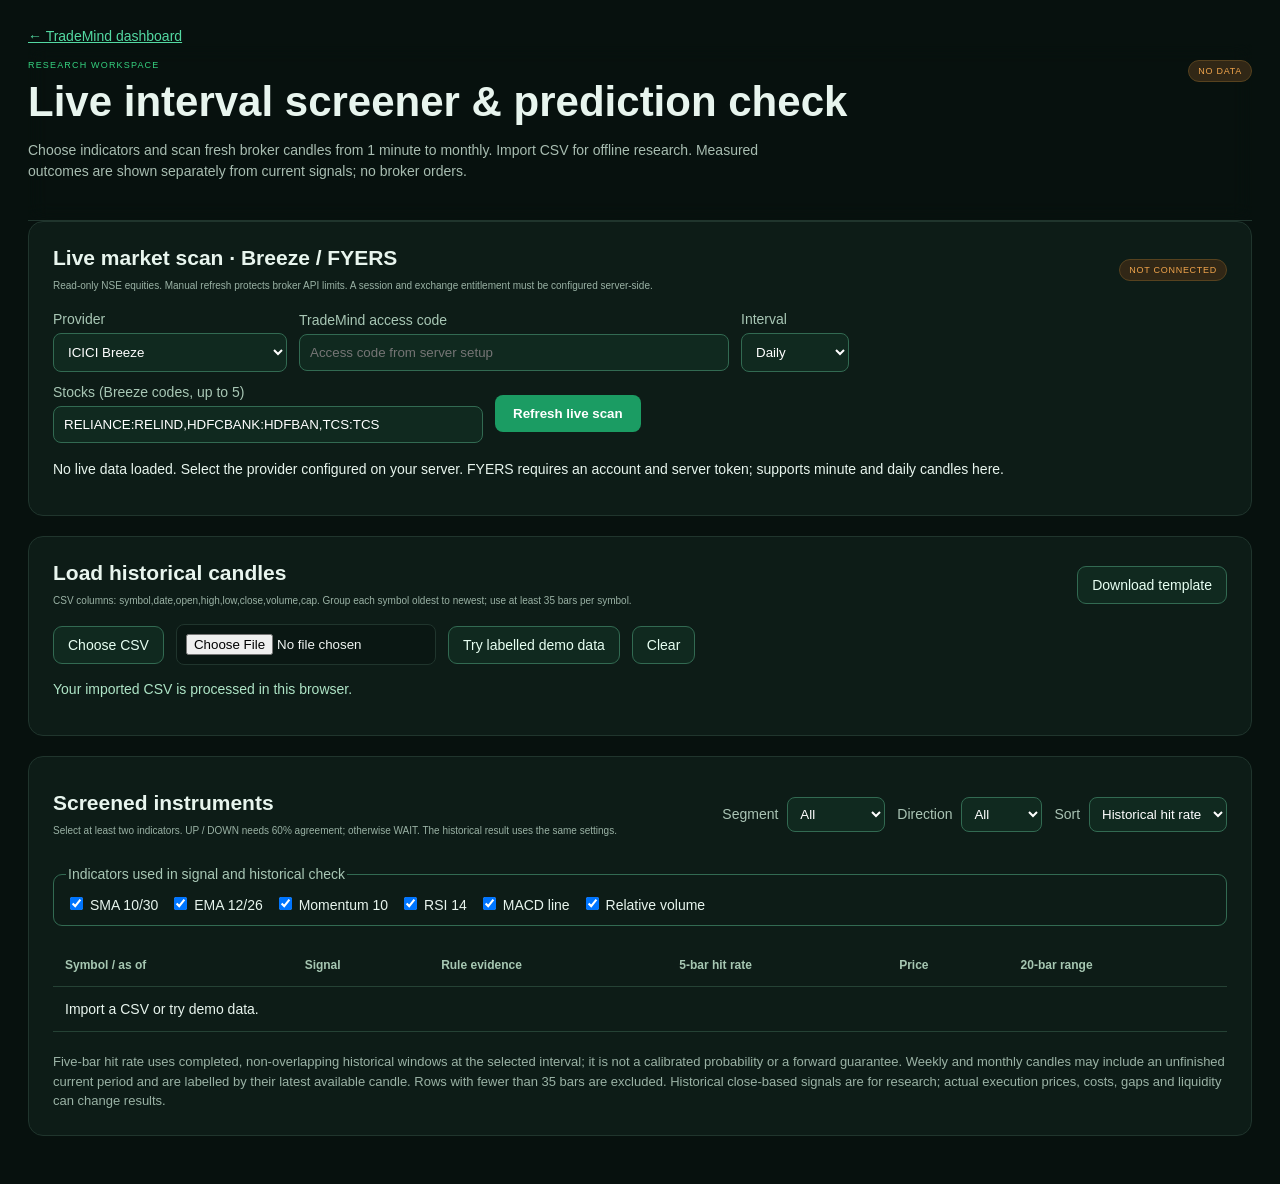
==== commit 09ceba68: "Merge 0de97be0183a493da71f39b64e56656ca43f66e0 into 8a9c606b77b747897ea464557753567884e8e89c" ====
--- a/historical-screener.html
+++ b/historical-screener.html
@@ -1 +1 @@
-<!doctype html><html lang="en"><head><meta charset="utf-8"><meta name="viewport" content="width=device-width,initial-scale=1"><title>Historical Screener · TradeMind AI</title><link rel="stylesheet" href="styles.css"><link rel="stylesheet" href="historical-screener.css"></head><body><main class="screener-page"><a href="./">← TradeMind dashboard</a><header><div><small>RESEARCH WORKSPACE</small><h1>Live interval screener & prediction check</h1><p>Choose indicators and scan fresh broker candles from 1 minute to monthly. Import CSV for offline research. Measured outcomes are shown separately from current signals; no broker orders.</p></div><span class="demo-tag" id="sourceTag">NO DATA</span></header><section class="panel live-panel"><div class="panel-head"><div><h2>Live market scan · ICICI Breeze</h2><p>Read-only NSE equities. Manual refresh protects broker API limits. A session and exchange entitlement must be configured server-side.</p></div><span id="liveBadge" class="demo-tag">NOT CONNECTED</span></div><div class="live-controls"><label>TradeMind access code <input id="marketAccess" type="password" autocomplete="off" placeholder="Access code from server setup"></label><label>Interval <select id="liveInterval"><option value="1min">1 minute</option><option value="5min">5 minutes</option><option value="15min">15 minutes</option><option value="30min">30 minutes</option><option value="60min">1 hour</option><option value="daily" selected>Daily</option><option value="weekly">Weekly</option><option value="monthly">Monthly</option></select></label><label>Stocks (Breeze codes, up to 5) <input id="liveSymbols" value="RELIANCE:RELIND,HDFCBANK:HDFBAN,TCS:TCS" aria-label="Stocks and Breeze codes"></label><button id="liveScan" type="button">Refresh live scan</button></div><p id="liveStatus" role="status" aria-live="polite">No live data loaded. Current results below are not live until a successful refresh.</p></section><section class="panel"><div class="panel-head"><div><h2>NSE equities multi-timeframe analysis (Breeze beta)</h2><p>Uses the first stock from the Breeze watchlist above. Separately reads 15-minute, hourly and daily candles; requires all three to agree. Access code and market-data entitlement required. No orders.</p></div><button id="runNseMtf" type="button">Compare NSE 15m / 1H / Daily</button></div><p role="status" id="nseMtfStatus" aria-live="polite">Configure a read-only Breeze source and access code, then compare.</p><div class="table-scroll"><table><thead><tr><th>Stock</th><th>15 minute</th><th>1 hour</th><th>Daily</th><th>Combined signal</th><th>Evidence</th></tr></thead><tbody id="nseMtfResults"><tr><td colspan="6">No multi-timeframe NSE comparison yet.</td></tr></tbody></table></div><p class="method">Source: configured ICICI Breeze historical candles. Last candle of each interval conservatively excluded, missing data => WAIT. Historical indicators, not calibrated model probabilities or investment instructions.</p></section><section class="panel live-panel"><div class="panel-head"><div><h2>Public crypto candles · CoinDCX</h2><p>Free read-only spot candles. A recent exchange candle is not a guaranteed executable quote. Results are rule-based research signals, not AI probabilities.</p></div><span class="demo-tag" id="cryptoBadge">NOT LOADED</span></div><div class="live-controls"><label>Spot pair <select id="cryptoSymbol"><option value="BTCUSDT">BTC/USDT</option><option value="ETHUSDT">ETH/USDT</option><option value="BTCINR">BTC/INR</option><option value="ETHINR">ETH/INR</option></select></label><label>Interval <select id="cryptoInterval"><option value="1min">1 minute</option><option value="15min">15 minutes</option><option value="60min">1 hour</option><option value="daily">Daily</option></select></label><button id="cryptoScan" type="button">Load crypto candles</button></div><p id="cryptoStatus" role="status" aria-live="polite">No public crypto data loaded. No credentials or broker orders required.</p></section><section class="panel"><div class="panel-head"><div><h2>CoinDCX multi-timeframe trend comparison (beta)</h2><p>Fetch independently closed 15m, 1h and daily spot candles for one pair. Requires all three timeframes to agree; WAIT if missing or conflicting. Historical rule-based research—not calibrated AI prediction or executable advice.</p></div><button id="runCryptoMtf" type="button">Compare 3 timeframes</button></div><p id="cryptoMtfStatus" role="status" aria-live="polite">Select a CoinDCX spot pair above, then compare.</p><div class="table-scroll"><table><thead><tr><th>Pair</th><th>15 minute</th><th>1 hour</th><th>Daily</th><th>Combined signal</th><th>Evidence</th></tr></thead><tbody id="cryptoMtfResults"><tr><td colspan="6">No multi-timeframe comparison performed.</td></tr></tbody></table></div><p class="method">Source: public CoinDCX spot OHLCV. Each timeframe fetched separately; the latest upstream bar is excluded as potentially forming. A missing or stale response yields WAIT. Does not place orders.</p></section><section class="panel import-panel"><div class="panel-head"><div><h2>Load historical candles</h2><p>CSV columns: symbol,date,open,high,low,close,volume,cap. Group each symbol oldest to newest; use at least 35 bars per symbol.</p></div><a class="download-template" id="template" download="trademind-screener-template.csv">Download template</a></div><div class="import-actions"><label for="csvFile">Choose CSV</label><input id="csvFile" type="file" accept=".csv,text/csv"><button id="demo" type="button">Try labelled demo data</button><button id="clear" type="button">Clear</button></div><p id="status" role="status" aria-live="polite">Your imported CSV is processed in this browser.</p></section><section class="panel"><div class="panel-head"><div><h2>Screened instruments</h2><p>Select at least two indicators. UP / DOWN needs 60% agreement; otherwise WAIT. The historical result uses the same settings.</p></div><div class="filters"><label>Segment <select id="cap"><option value="all">All</option><option value="mid">Mid cap</option><option value="small">Small cap</option><option value="large">Large cap</option></select></label><label>Direction <select id="direction"><option value="all">All</option><option value="UP">UP</option><option value="DOWN">DOWN</option><option value="WAIT">WAIT</option></select></label><label>Sort <select id="sort"><option value="hitRate">Historical hit rate</option><option value="momentum">Momentum</option><option value="volumeRatio">Volume ratio</option></select></label></div></div><fieldset class="indicators"><legend>Indicators used in signal and historical check</legend><label><input type="checkbox" data-indicator="sma" checked> SMA 10/30</label><label><input type="checkbox" data-indicator="ema" checked> EMA 12/26</label><label><input type="checkbox" data-indicator="momentum" checked> Momentum 10</label><label><input type="checkbox" data-indicator="rsi" checked> RSI 14</label><label><input type="checkbox" data-indicator="macd" checked> MACD line</label><label><input type="checkbox" data-indicator="volume" checked> Relative volume</label></fieldset><div class="table-scroll"><table><thead><tr><th>Symbol / as of</th><th>Signal</th><th>Rule evidence</th><th>5-bar hit rate</th><th>Price</th><th>20-bar range</th></tr></thead><tbody id="results"><tr><td colspan="6">Import a CSV or try demo data.</td></tr></tbody></table></div><p class="method">Five-bar hit rate uses completed, non-overlapping historical windows at the selected interval; it is not a calibrated probability or a forward guarantee. Weekly and monthly candles may include an unfinished current period and are labelled by their latest available candle. Rows with fewer than 35 bars are excluded. Historical close-based signals are for research; actual execution prices, costs, gaps and liquidity can change results.</p></section><section class="panel"><div class="panel-head"><div><h2>Signal-only watchlist (beta)</h2><p>Read-only research signals from the selected data source; no auto orders or broker execution. Live status requires a successful authenticated broker refresh.</p></div><span id="signalSource" class="demo-tag">NO LIVE SIGNAL</span></div><div class="table-scroll"><table><thead><tr><th>Symbol</th><th>Signal</th><th>Price</th><th>Last candle</th><th>Indicative entry / SL / target</th><th>Evidence</th></tr></thead><tbody id="signalRows"><tr><td colspan="6">Load candles to see research signals.</td></tr></tbody></table></div><p class="method" id="signalNotice">BUY / SELL / WAIT labels represent rule-based technical signals, not validated AI price forecasts or investment advice. Demo or CSV results are never labelled live.</p></section><section class="panel"><div class="panel-head"><div><h2>Breakout & timeframe research (beta)</h2><p>Uses the same loaded candles as the historical screener. One available timeframe is not multi-timeframe confirmation. No orders are placed.</p></div><button id="runExtended" type="button">Analyze loaded candles</button></div><p id="extendedStatus" role="status" aria-live="polite">Load a demo CSV, imported CSV, or broker candles, then select Analyze.</p><div class="table-scroll"><table><thead><tr><th>Symbol</th><th>Single timeframe trend</th><th>Breakout candidate</th><th>Volume confirmation</th><th>Support / Resistance</th></tr></thead><tbody id="extendedResults"><tr><td colspan="5">No research scan yet.</td></tr></tbody></table></div><p class="method">Historical CSV bars are assumed complete. For broker data the newest potentially forming bar is excluded conservatively. Breakout signals require valid volume data. Outputs are deterministic rule-based observations, not prediction probabilities. Multi-timeframe agreement requires separately supplied closed data for each interval.</p></section><section class="panel"><div class="panel-head"><div><h2>Historical signal outcome journal (research beta)</h2><p>Evaluates older BUY/SELL rule signals against later candles, entering at the next candle open. Not live-trade performance or AI prediction accuracy.</p></div><button id="runSignalJournal" type="button">Evaluate loaded history</button></div><div class="live-controls"><label>Holding horizon <select id="journalHorizon"><option value="1">1 candle</option><option value="5" selected>5 candles</option><option value="10">10 candles</option></select></label><label>Illustrative round-trip costs <input id="journalCostBps" type="number" min="0" max="500" step="1" value="10"> bps</label></div><p id="journalStatus" role="status" aria-live="polite">Load verified candles and evaluate historical rule outcomes. No forward results are implied.</p><div class="table-scroll"><table><thead><tr><th>Symbol</th><th>Completed samples</th><th>Wins / losses / flat</th><th>Observed net hit rate</th><th>Details</th></tr></thead><tbody id="journalResults"><tr><td colspan="5">No historical evaluation yet.</td></tr></tbody></table></div><p class="method">This is a simple horizon-based retrospective check. It does not model intrabar stop-outs, slippage, broker restrictions, holidays or partial fills. Signals are generated only from past candles, then evaluated on later bars.</p></section></main><script src="screener-engine.js"></script><script src="signal-journal.js"></script><script src="scanner-extensions.js"></script><script src="historical-screener.js"></script></body></html>
+<!doctype html><html lang="en"><head><meta charset="utf-8"><meta name="viewport" content="width=device-width,initial-scale=1"><title>Historical Screener · TradeMind AI</title><link rel="stylesheet" href="styles.css"><link rel="stylesheet" href="historical-screener.css"></head><body><main class="screener-page"><a href="./">← TradeMind dashboard</a><header><div><small>RESEARCH WORKSPACE</small><h1>Live interval screener & prediction check</h1><p>Choose indicators and scan fresh broker candles from 1 minute to monthly. Import CSV for offline research. Measured outcomes are shown separately from current signals; no broker orders.</p></div><span class="demo-tag" id="sourceTag">NO DATA</span></header><section class="panel live-panel"><div class="panel-head"><div><h2>Live market scan · Breeze / FYERS</h2><p>Read-only NSE equities. Manual refresh protects broker API limits. A session and exchange entitlement must be configured server-side.</p></div><span id="liveBadge" class="demo-tag">NOT CONNECTED</span></div><div class="live-controls"><label>Provider <select id="liveProvider"><option value="icici_breeze">ICICI Breeze</option><option value="fyers">FYERS Standard (free API plan)</option></select></label><label>TradeMind access code <input id="marketAccess" type="password" autocomplete="off" placeholder="Access code from server setup"></label><label>Interval <select id="liveInterval"><option value="1min">1 minute</option><option value="5min">5 minutes</option><option value="15min">15 minutes</option><option value="30min">30 minutes</option><option value="60min">1 hour</option><option value="daily" selected>Daily</option><option value="weekly">Weekly</option><option value="monthly">Monthly</option></select></label><label><span id="symbolLabel">Stocks (Breeze codes, up to 5)</span> <input id="liveSymbols" value="RELIANCE:RELIND,HDFCBANK:HDFBAN,TCS:TCS" aria-label="Stocks and Breeze codes"></label><button id="liveScan" type="button">Refresh live scan</button></div><p id="liveStatus" role="status" aria-live="polite">No live data loaded. Select the provider configured on your server. FYERS requires an account and server token; supports minute and daily candles here.</p></section><section class="panel import-panel"><div class="panel-head"><div><h2>Load historical candles</h2><p>CSV columns: symbol,date,open,high,low,close,volume,cap. Group each symbol oldest to newest; use at least 35 bars per symbol.</p></div><a class="download-template" id="template" download="trademind-screener-template.csv">Download template</a></div><div class="import-actions"><label for="csvFile">Choose CSV</label><input id="csvFile" type="file" accept=".csv,text/csv"><button id="demo" type="button">Try labelled demo data</button><button id="clear" type="button">Clear</button></div><p id="status" role="status" aria-live="polite">Your imported CSV is processed in this browser.</p></section><section class="panel"><div class="panel-head"><div><h2>Screened instruments</h2><p>Select at least two indicators. UP / DOWN needs 60% agreement; otherwise WAIT. The historical result uses the same settings.</p></div><div class="filters"><label>Segment <select id="cap"><option value="all">All</option><option value="mid">Mid cap</option><option value="small">Small cap</option><option value="large">Large cap</option></select></label><label>Direction <select id="direction"><option value="all">All</option><option value="UP">UP</option><option value="DOWN">DOWN</option><option value="WAIT">WAIT</option></select></label><label>Sort <select id="sort"><option value="hitRate">Historical hit rate</option><option value="momentum">Momentum</option><option value="volumeRatio">Volume ratio</option></select></label></div></div><fieldset class="indicators"><legend>Indicators used in signal and historical check</legend><label><input type="checkbox" data-indicator="sma" checked> SMA 10/30</label><label><input type="checkbox" data-indicator="ema" checked> EMA 12/26</label><label><input type="checkbox" data-indicator="momentum" checked> Momentum 10</label><label><input type="checkbox" data-indicator="rsi" checked> RSI 14</label><label><input type="checkbox" data-indicator="macd" checked> MACD line</label><label><input type="checkbox" data-indicator="volume" checked> Relative volume</label></fieldset><div class="table-scroll"><table><thead><tr><th>Symbol / as of</th><th>Signal</th><th>Rule evidence</th><th>5-bar hit rate</th><th>Price</th><th>20-bar range</th></tr></thead><tbody id="results"><tr><td colspan="6">Import a CSV or try demo data.</td></tr></tbody></table></div><p class="method">Five-bar hit rate uses completed, non-overlapping historical windows at the selected interval; it is not a calibrated probability or a forward guarantee. Weekly and monthly candles may include an unfinished current period and are labelled by their latest available candle. Rows with fewer than 35 bars are excluded. Historical close-based signals are for research; actual execution prices, costs, gaps and liquidity can change results.</p></section></main><script src="screener-engine.js"></script><script src="historical-screener.js"></script></body></html>
--- a/styles.css
+++ b/styles.css
@@ -1 +1,21 @@
 :root{--bg:#07110e;--side:#091713;--panel:#0d1c17;--panel2:#10241d;--line:#20352d;--text:#f0f5f2;--muted:#82978e;--green:#35d07f;--green2:#163b2a;--orange:#f0a44c;--red:#ef6860;--blue:#6a96ff;--radius:15px}*{box-sizing:border-box}body{margin:0;background:var(--bg);color:var(--text);font:14px 'DM Sans',sans-serif}.shell{min-height:100vh;display:grid;grid-template-columns:230px 1fr}aside{background:var(--side);border-right:1px solid var(--line);padding:23px 14px;display:flex;flex-direction:column}.brand{display:flex;align-items:center;gap:10px;color:var(--text);text-decoration:none;padding:0 9px 25px}.brand>span{width:36px;height:36px;border-radius:9px;display:grid;place-items:center;background:var(--green);color:#062115;font:800 18px Manrope}.brand b,.brand small{display:block}.brand small{color:var(--muted);font-size:10px;margin-top:2px}nav button{display:block;width:100%;border:0;background:none;color:var(--muted);padding:11px 12px;text-align:left;border-radius:8px;margin:2px 0}nav button.active,nav button:hover{background:#14251f;color:var(--text)}.disclaimer{margin-top:auto;border:1px solid var(--line);border-radius:10px;padding:12px;color:var(--muted);font-size:10px;line-height:1.5}main{min-width:0}header{height:68px;border-bottom:1px solid var(--line);display:flex;align-items:center;padding:0 30px;gap:12px;position:sticky;top:0;background:rgba(7,17,14,.92);backdrop-filter:blur(10px);z-index:4}header div{flex:1}header small,header strong{display:block}header small{color:var(--green);font-size:9px;letter-spacing:.13em}header strong{font:700 14px Manrope;margin-top:3px}.demo-tag{color:var(--orange);background:#312716;border:1px solid #57421f;border-radius:20px;padding:5px 9px;font-size:9px;letter-spacing:.08em}.mobile{display:none;border:0;background:none;color:var(--text);font-size:20px}.page{max-width:1450px;margin:auto;padding:30px}.hero{display:flex;align-items:flex-end;justify-content:space-between;gap:30px;margin-bottom:21px}.eyebrow{color:var(--green);font-size:10px;font-weight:700;letter-spacing:.14em}.hero h1{font:800 29px Manrope;margin:6px 0}.hero p{color:var(--muted);margin:0;max-width:650px}.asset-search{width:260px}.asset-search label{display:block;color:var(--muted);font-size:10px;margin-bottom:6px}select,input{background:#0a1713;color:var(--text);border:1px solid var(--line);border-radius:8px;padding:9px;outline:none}.asset-search select{width:100%}.market-tabs{display:flex;gap:5px;border-bottom:1px solid var(--line);margin-bottom:18px}.market-tabs button{border:0;background:none;color:var(--muted);padding:10px 13px;border-bottom:2px solid transparent}.market-tabs button.active{color:var(--green);border-color:var(--green)}.quote-row{display:flex;justify-content:space-between;align-items:center;margin-bottom:18px}.quote-row h2{font:800 21px Manrope;margin:3px 0}.quote-row small,.quote-row>div>span{color:var(--muted);font-size:10px}.quote{text-align:right}.quote strong{display:block;font:800 25px Manrope}.quote>span{display:block;color:var(--green);font-weight:700;margin:2px 0}.top-grid{display:grid;grid-template-columns:minmax(0,1.7fr) minmax(280px,.65fr);gap:16px}.panel{background:var(--panel);border:1px solid var(--line);border-radius:var(--radius);padding:19px;margin-bottom:16px}.panel-head{display:flex;justify-content:space-between;align-items:flex-start;gap:14px;margin-bottom:14px}.panel h3{font:700 15px Manrope;margin:0}.panel-head p{color:var(--muted);font-size:10px;margin:4px 0 0}.chart{width:100%;min-height:280px}.chart svg{width:100%;height:auto;display:block}.grid-line{stroke:#1d3029;stroke-width:1}.axis-text{fill:var(--muted);font-size:9px}.price-line{fill:none;stroke:var(--text);stroke-width:2}.sma-line{fill:none;stroke:var(--orange);stroke-width:1.5}.ema-line{fill:none;stroke:var(--blue);stroke-width:1.5}.future-zone{fill:#11281f}.forecast-base{fill:none;stroke:var(--green);stroke-width:2.5}.forecast-band{fill:rgba(53,208,127,.12)}.forecast-bull,.forecast-bear{fill:none;stroke-width:1.5;stroke-dasharray:5 5}.forecast-bull{stroke:var(--blue)}.forecast-bear{stroke:var(--red)}.legend{display:flex;gap:14px;color:var(--muted);font-size:9px}.legend span{display:flex;align-items:center;gap:5px}.legend i{width:14px;height:2px;background:var(--text)}.legend i.sma{background:var(--orange)}.legend i.ema{background:var(--blue)}.score-wrap{display:flex;align-items:center;gap:16px;margin:10px 0 20px}.score-ring{--score:50;width:92px;height:92px;border-radius:50%;display:grid;place-items:center;background:conic-gradient(var(--green) calc(var(--score)*1%),#20352d 0);position:relative;flex:none}.score-ring:after{content:'';position:absolute;inset:8px;background:var(--panel);border-radius:50%}.score-ring strong{position:relative;z-index:1;font:800 23px Manrope}.signal{display:inline-block;color:var(--green);background:var(--green2);border-radius:20px;padding:4px 8px;font-size:10px;font-weight:700}.score-wrap p{color:var(--muted);font-size:10px;line-height:1.45}.weight-row{display:grid;grid-template-columns:105px 1fr 30px;align-items:center;gap:8px;margin:12px 0;font-size:10px}.weight-row span{color:var(--muted)}.weight-row span b{color:var(--text);float:right}.weight-row>div{height:6px;background:#20352d;border-radius:8px;overflow:hidden}.weight-row i{display:block;height:100%;background:var(--green)}.weight-row:nth-child(4) i{background:var(--orange)}.analysis-grid{display:grid;grid-template-columns:1fr 1fr;gap:16px}.indicator-grid{display:grid;grid-template-columns:repeat(3,1fr);gap:9px}.indicator{background:var(--panel2);border-radius:9px;padding:11px}.indicator span,.indicator small{display:block;color:var(--muted);font-size:9px}.indicator strong{display:block;font:700 17px Manrope;margin:5px 0}.indicator small.positive{color:var(--green)}.indicator small.negative{color:var(--red)}.fund-grid{display:grid;grid-template-columns:repeat(3,1fr);gap:9px}.field label{display:block;color:var(--muted);font-size:9px;margin-bottom:5px}.field input{width:100%;padding:8px}.forecast-controls{display:flex;gap:15px;align-items:center}.forecast-controls label{color:var(--muted);font-size:9px;display:flex;align-items:center;gap:7px}.forecast-controls input{width:100px;accent-color:var(--green)}.forecast-controls b{color:var(--green)}.forecast-grid{display:grid;grid-template-columns:1fr 195px;gap:20px}.forecast-grid aside{padding:0;border:0;background:none}.scenario{border-left:2px solid var(--green);padding:8px 10px;margin-bottom:10px;background:var(--panel2)}.scenario.bull{border-color:var(--blue)}.scenario.bear{border-color:var(--red)}.scenario span,.scenario small{display:block;color:var(--muted);font-size:9px}.scenario strong{font:700 17px Manrope;display:block;margin:3px 0}.risk-note{background:#282014;color:#dbbb82;border-radius:9px;padding:11px;font-size:10px;line-height:1.5}.coverage{display:grid;grid-template-columns:repeat(4,1fr);gap:14px}.coverage div{border-left:2px solid var(--line);padding-left:10px}.coverage b,.coverage span{display:block}.coverage span{color:var(--muted);font-size:10px;line-height:1.4;margin-top:4px}.toast{position:fixed;right:20px;bottom:20px;background:var(--text);color:var(--bg);padding:10px 14px;border-radius:8px;opacity:0;transform:translateY(60px);transition:.2s}.toast.show{opacity:1;transform:none}@media(max-width:950px){.top-grid,.analysis-grid{grid-template-columns:1fr}.coverage{grid-template-columns:1fr 1fr}.forecast-grid{grid-template-columns:1fr}.forecast-grid aside{display:grid;grid-template-columns:repeat(3,1fr);gap:8px}}@media(max-width:700px){.shell{display:block}.shell>aside{position:fixed;left:-250px;top:0;width:230px;height:100vh;z-index:10;transition:.2s}.shell>aside.open{left:0}.mobile{display:block}.page{padding:20px 14px}.hero{display:block}.asset-search{width:100%;margin-top:18px}.quote-row{align-items:flex-start}.indicator-grid,.fund-grid{grid-template-columns:1fr 1fr}.panel-head{display:block}.forecast-controls{margin-top:12px;flex-wrap:wrap}.coverage{grid-template-columns:1fr}.chart{min-height:220px}}@media(max-width:420px){.indicator-grid,.fund-grid,.forecast-grid aside{grid-template-columns:1fr}.quote strong{font-size:19px}.hero h1{font-size:24px}}
+
+/* Keep normal and conditional scenarios independently visible, side by side. */
+.forecast-comparison{display:grid;grid-template-columns:minmax(0,1.5fr) minmax(300px,1fr);gap:16px;align-items:start;margin-bottom:18px}
+.forecast-comparison>.panel{min-width:0;margin:0}
+.news-conditional-panel{display:flex;flex-direction:column;gap:12px}
+.news-conditional-panel .panel-head{display:flex;justify-content:space-between;align-items:flex-start;gap:12px}
+.news-conditional-panel .panel-head button{cursor:pointer}
+.news-stat-grid{display:grid;grid-template-columns:1fr 1fr;gap:10px}
+.news-stat-grid>div{padding:12px;border:1px solid var(--border,#254337);border-radius:9px}
+.news-stat-grid small,.news-scenario-row small{display:block;color:var(--muted)}
+.news-stat-grid strong{display:block;margin-top:7px;font-size:13px}
+.news-condition{padding:12px;border-left:3px solid var(--green,#67bd8a);line-height:1.55;font-size:13px}
+.news-scenarios{display:grid;gap:10px}
+.news-scenario-row{padding:12px;border:1px solid var(--border,#254337);border-radius:9px}
+.news-scenario-row span,.news-scenario-row strong{display:block;margin-bottom:5px}
+.news-evidence summary{cursor:pointer}
+#newsLinks{display:grid;gap:10px;overflow-wrap:anywhere;margin-top:12px;font-size:12px}
+#newsLinks a{color:var(--green,#67bd8a)}
+@media(max-width:1100px){.forecast-comparison{grid-template-columns:minmax(0,1fr)}}
+@media(max-width:700px){.news-conditional-panel .panel-head{display:block}.news-conditional-panel .panel-head button{margin-top:12px}}
